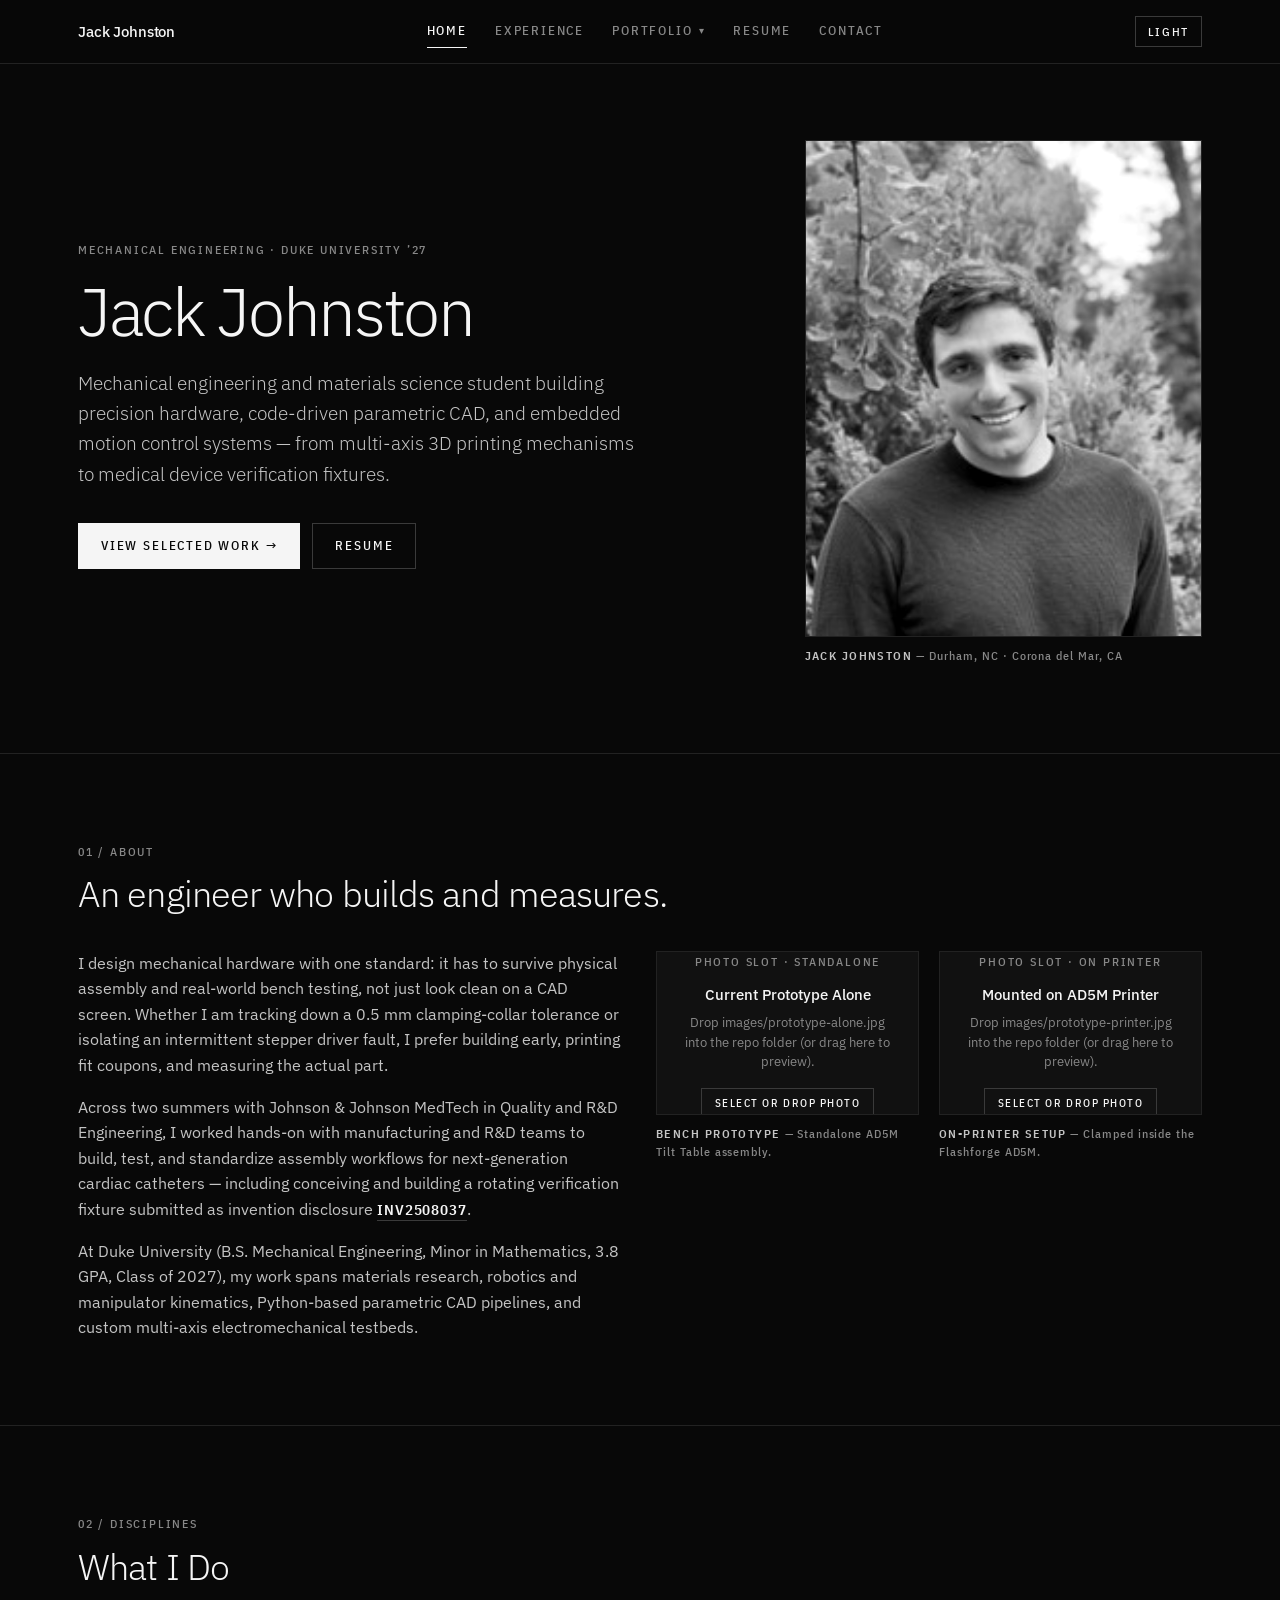
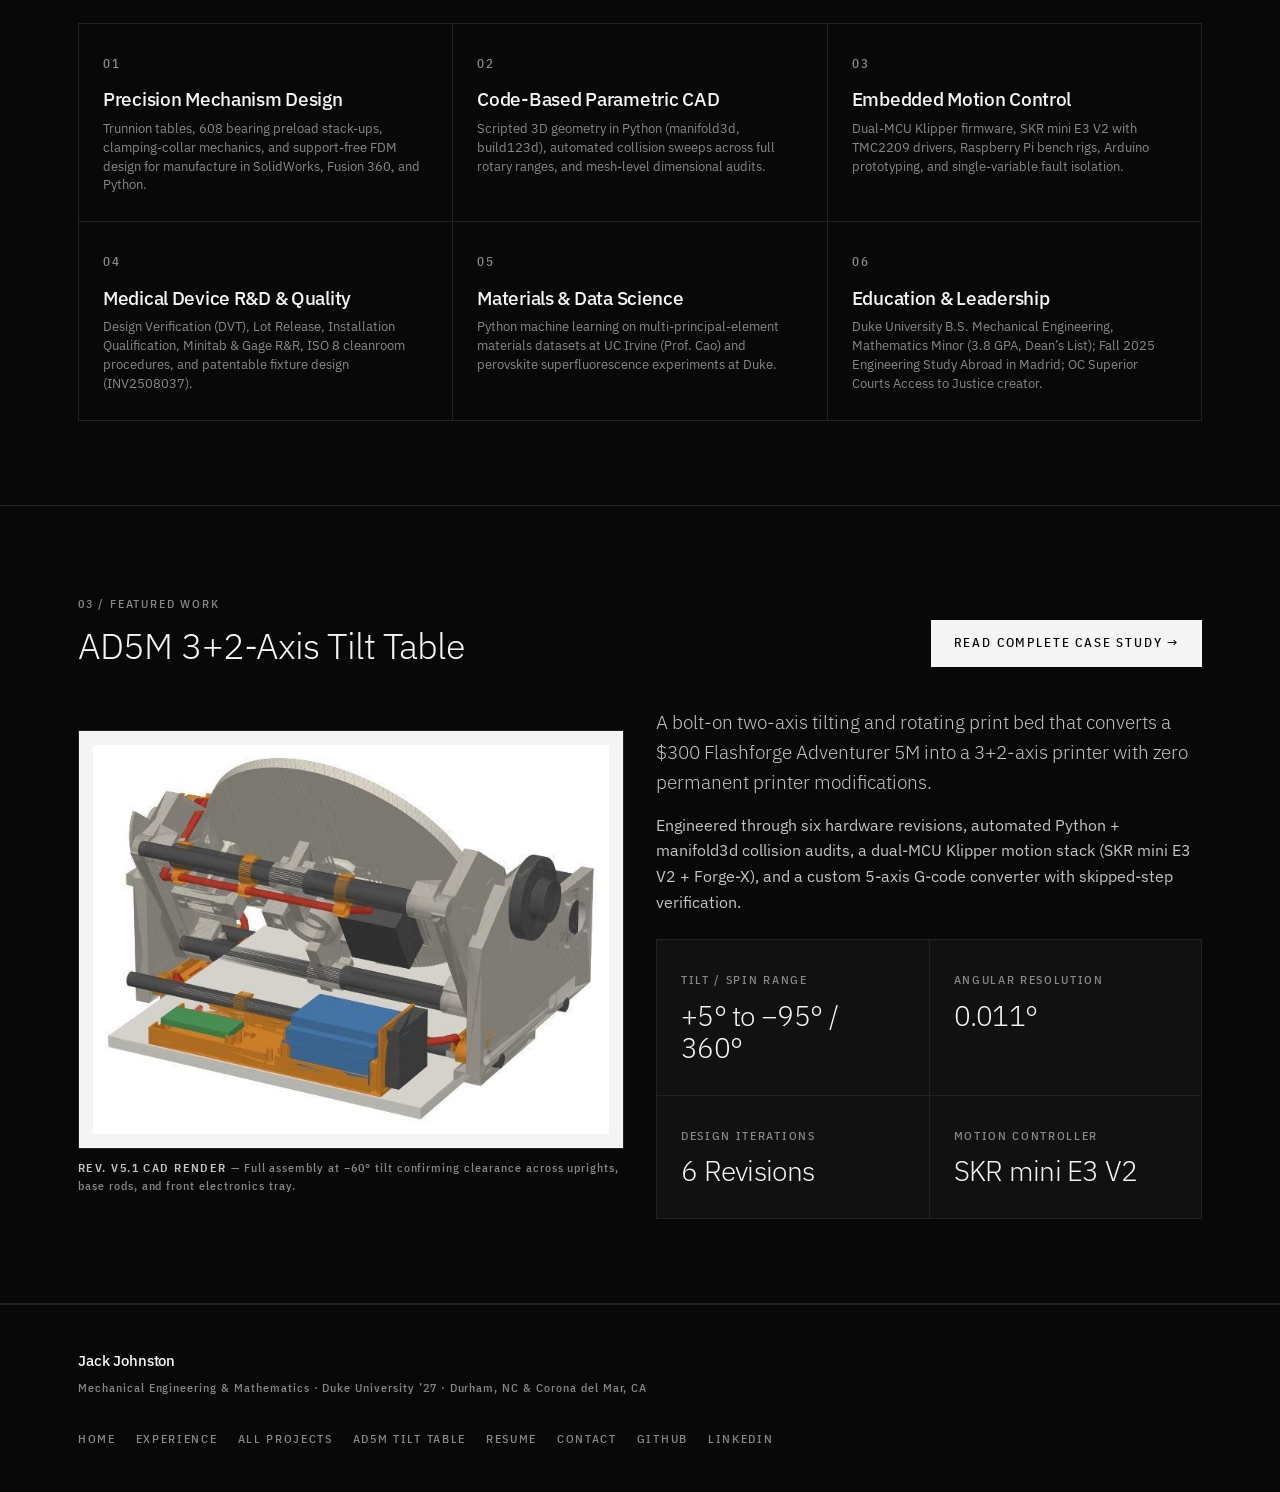
==== index.html @ c180b46b "Add portfolio site (static, GitHub Pages ready) Initial upload of Jack's multi-page portfolio: home," ====
<!DOCTYPE html>
<html lang="en" data-theme="dark">
<head>
  <meta charset="UTF-8">
  <meta name="viewport" content="width=device-width, initial-scale=1.0">
  <title>Engineering Portfolio — Jack Johnston</title>
  <link rel="preconnect" href="https://fonts.googleapis.com">
  <link rel="preconnect" href="https://fonts.gstatic.com" crossorigin>
  <link href="https://fonts.googleapis.com/css2?family=IBM+Plex+Sans+Condensed:wght@400;500;600&family=IBM+Plex+Sans:wght@300;400;500;600&display=swap" rel="stylesheet">
  <link rel="stylesheet" href="styles.css">
</head>
<body>
  <header class="site-header">
    <div class="container nav-inner">
      <a href="index.html" class="brand">Jack Johnston</a>
      <nav class="nav-links" aria-label="Primary">
        <a href="index.html" class="nav-link active">Home</a>
        <a href="experience.html" class="nav-link">Experience</a>
        <div class="nav-dropdown">
          <button type="button" class="nav-link" data-dropdown-trigger aria-haspopup="true">
            Portfolio <span class="dropdown-caret">&#9662;</span>
          </button>
          <div class="dropdown-menu" role="menu">
            <a href="projects.html" class="dropdown-item" role="menuitem">
              <span class="dropdown-title">All Projects Overview</span>
              <span class="dropdown-sub">Index &amp; Specification Matrix</span>
            </a>
            <a href="tilt-table.html" class="dropdown-item" role="menuitem">
              <span class="dropdown-title">AD5M 3+2-Axis Tilt Table</span>
              <span class="dropdown-sub">Flagship &middot; Rev. V6 &middot; Klipper</span>
            </a>
            <a href="fixture.html" class="dropdown-item" role="menuitem">
              <span class="dropdown-title">Invented Testing Fixture</span>
              <span class="dropdown-sub">J&amp;J MedTech &middot; INV2508037</span>
            </a>
            <a href="bionic-arm.html" class="dropdown-item" role="menuitem">
              <span class="dropdown-title">Bionic Arm</span>
              <span class="dropdown-sub">60+ Parts &middot; 500+ Hours</span>
            </a>
            <a href="exoskeleton.html" class="dropdown-item" role="menuitem">
              <span class="dropdown-title">Powered Exoskeleton (suit_v5)</span>
              <span class="dropdown-sub">Python build123d &middot; Tendon Actuation</span>
            </a>
          </div>
        </div>
        <a href="resume.html" class="nav-link">Resume</a>
        <a href="contact.html" class="nav-link">Contact</a>
      </nav>
      <div class="nav-actions">
        <button type="button" class="theme-toggle" data-theme-toggle>Light</button>
        <button type="button" class="mobile-menu-btn" data-mobile-toggle>Menu</button>
      </div>
    </div>
  </header>

  <nav class="mobile-drawer" data-mobile-drawer aria-label="Mobile Navigation">
    <a href="index.html" class="active">Home</a>
    <a href="experience.html" class="">Experience</a>
    <a href="projects.html" class="">Portfolio &mdash; All Projects</a>
    <a href="tilt-table.html" class="sub">AD5M 3+2-Axis Tilt Table</a>
    <a href="fixture.html" class="sub">Invented Testing Fixture (INV2508037)</a>
    <a href="bionic-arm.html" class="sub">Bionic Arm</a>
    <a href="exoskeleton.html" class="sub">Powered Exoskeleton (suit_v5)</a>
    <a href="resume.html" class="">Resume</a>
    <a href="contact.html" class="">Contact</a>
  </nav>

  <main>

    <section class="splash-hero">
      <div class="container splash-grid">
        <div class="splash-copy">
          <span class="eyebrow">Mechanical Engineering &middot; Duke University &rsquo;27</span>
          <h1>Jack Johnston</h1>
          <p class="lead">
            Mechanical engineering and materials science student building precision hardware,
            code-driven parametric CAD, and embedded motion control systems &mdash; from
            multi-axis 3D printing mechanisms to medical device verification fixtures.
          </p>
          <div class="btn-row">
            <a href="projects.html" class="btn btn-primary">View Selected Work &rarr;</a>
            <a href="resume.html" class="btn">Resume</a>
          </div>
        </div>
        <div>
          <figure class="figure-card">
  <div class="photo-slot ratio-4-5" data-photo-slot="portrait" data-default-src="images/headshot.jpg" data-default-bw="true">
    <img class="slot-img" alt="Jack Johnston">
    <div class="slot-placeholder">
      <span class="eyebrow">Portrait</span>
      <div class="slot-title">Jack Johnston</div>
      <div class="slot-desc">Portrait photograph (4:5). Drop an updated photo here to preview or replace images/headshot.jpg.</div>
      <button type="button" class="btn btn-sm" data-slot-upload>Select or Drop Photo</button>
    </div>
    <div class="slot-controls">
      <button type="button" class="slot-ctrl-btn" data-slot-bw>B&amp;W</button>
      <button type="button" class="slot-ctrl-btn" data-slot-fit>Fit</button>
      <button type="button" class="slot-ctrl-btn" data-slot-upload>Replace</button>
      <button type="button" class="slot-ctrl-btn" data-slot-clear>Clear</button>
    </div>
    <input type="file" accept="image/*" class="slot-input">
  </div>
  <figcaption class="caption"><strong>Jack Johnston</strong> &mdash; Durham, NC &middot; Corona del Mar, CA</figcaption>
</figure>
        </div>
      </div>
    </section>

    <section class="section">
      <div class="container">
        <div class="section-header-stack">
          <span class="eyebrow">01 / About</span>
          <h2>An engineer who builds and measures.</h2>
        </div>
        <div class="grid-2" style="align-items:start;">
          <div>
            <p>
              I design mechanical hardware with one standard: it has to survive physical assembly
              and real-world bench testing, not just look clean on a CAD screen. Whether I am tracking
              down a 0.5 mm clamping-collar tolerance or isolating an intermittent stepper driver fault,
              I prefer building early, printing fit coupons, and measuring the actual part.
            </p>
            <p>
              Across two summers with Johnson &amp; Johnson MedTech in Quality and R&amp;D Engineering,
              I worked hands-on with manufacturing and R&amp;D teams to build, test, and standardize
              assembly workflows for next-generation cardiac catheters &mdash; including conceiving and
              building a rotating verification fixture submitted as invention disclosure
              <span class="code-inline">INV2508037</span>.
            </p>
            <p>
              At Duke University (B.S. Mechanical Engineering, Minor in Mathematics, 3.8 GPA, Class of 2027),
              my work spans materials research, robotics and manipulator kinematics, Python-based
              parametric CAD pipelines, and custom multi-axis electromechanical testbeds.
            </p>
          </div>
          <div class="grid-2" style="gap:20px;">
            <figure class="figure-card">
  <div class="photo-slot ratio-16-10" data-photo-slot="proto-alone" data-default-src="images/prototype-alone.jpg" data-default-bw="false">
    <img class="slot-img" alt="Current Prototype Alone">
    <div class="slot-placeholder">
      <span class="eyebrow">Photo Slot &middot; Standalone</span>
      <div class="slot-title">Current Prototype Alone</div>
      <div class="slot-desc">Drop images/prototype-alone.jpg into the repo folder (or drag here to preview).</div>
      <button type="button" class="btn btn-sm" data-slot-upload>Select or Drop Photo</button>
    </div>
    <div class="slot-controls">
      <button type="button" class="slot-ctrl-btn" data-slot-bw>B&amp;W</button>
      <button type="button" class="slot-ctrl-btn" data-slot-fit>Fit</button>
      <button type="button" class="slot-ctrl-btn" data-slot-upload>Replace</button>
      <button type="button" class="slot-ctrl-btn" data-slot-clear>Clear</button>
    </div>
    <input type="file" accept="image/*" class="slot-input">
  </div>
  <figcaption class="caption"><strong>Bench Prototype</strong> &mdash; Standalone AD5M Tilt Table assembly.</figcaption>
</figure>
            <figure class="figure-card">
  <div class="photo-slot ratio-16-10" data-photo-slot="proto-printer" data-default-src="images/prototype-printer.jpg" data-default-bw="false">
    <img class="slot-img" alt="Mounted on AD5M Printer">
    <div class="slot-placeholder">
      <span class="eyebrow">Photo Slot &middot; On Printer</span>
      <div class="slot-title">Mounted on AD5M Printer</div>
      <div class="slot-desc">Drop images/prototype-printer.jpg into the repo folder (or drag here to preview).</div>
      <button type="button" class="btn btn-sm" data-slot-upload>Select or Drop Photo</button>
    </div>
    <div class="slot-controls">
      <button type="button" class="slot-ctrl-btn" data-slot-bw>B&amp;W</button>
      <button type="button" class="slot-ctrl-btn" data-slot-fit>Fit</button>
      <button type="button" class="slot-ctrl-btn" data-slot-upload>Replace</button>
      <button type="button" class="slot-ctrl-btn" data-slot-clear>Clear</button>
    </div>
    <input type="file" accept="image/*" class="slot-input">
  </div>
  <figcaption class="caption"><strong>On-Printer Setup</strong> &mdash; Clamped inside the Flashforge AD5M.</figcaption>
</figure>
          </div>
        </div>
      </div>
    </section>

    <section class="section">
      <div class="container">
        <div class="section-header-stack">
          <span class="eyebrow">02 / Disciplines</span>
          <h2>What I Do</h2>
        </div>
        <div class="hairline-grid cols-3">
          <div class="hairline-cell">
            <span class="index-num">01</span>
            <h3 style="margin:12px 0 8px;">Precision Mechanism Design</h3>
            <p class="metric-sub">Trunnion tables, 608 bearing preload stack-ups, clamping-collar mechanics, and support-free FDM design for manufacture in SolidWorks, Fusion 360, and Python.</p>
          </div>
          <div class="hairline-cell">
            <span class="index-num">02</span>
            <h3 style="margin:12px 0 8px;">Code-Based Parametric CAD</h3>
            <p class="metric-sub">Scripted 3D geometry in Python (manifold3d, build123d), automated collision sweeps across full rotary ranges, and mesh-level dimensional audits.</p>
          </div>
          <div class="hairline-cell">
            <span class="index-num">03</span>
            <h3 style="margin:12px 0 8px;">Embedded Motion Control</h3>
            <p class="metric-sub">Dual-MCU Klipper firmware, SKR mini E3 V2 with TMC2209 drivers, Raspberry Pi bench rigs, Arduino prototyping, and single-variable fault isolation.</p>
          </div>
          <div class="hairline-cell">
            <span class="index-num">04</span>
            <h3 style="margin:12px 0 8px;">Medical Device R&amp;D &amp; Quality</h3>
            <p class="metric-sub">Design Verification (DVT), Lot Release, Installation Qualification, Minitab &amp; Gage R&amp;R, ISO 8 cleanroom procedures, and patentable fixture design (INV2508037).</p>
          </div>
          <div class="hairline-cell">
            <span class="index-num">05</span>
            <h3 style="margin:12px 0 8px;">Materials &amp; Data Science</h3>
            <p class="metric-sub">Python machine learning on multi-principal-element materials datasets at UC Irvine (Prof. Cao) and perovskite superfluorescence experiments at Duke.</p>
          </div>
          <div class="hairline-cell">
            <span class="index-num">06</span>
            <h3 style="margin:12px 0 8px;">Education &amp; Leadership</h3>
            <p class="metric-sub">Duke University B.S. Mechanical Engineering, Mathematics Minor (3.8 GPA, Dean&rsquo;s List); Fall 2025 Engineering Study Abroad in Madrid; OC Superior Courts Access to Justice creator.</p>
          </div>
        </div>
      </div>
    </section>

    <section class="section">
      <div class="container">
        <div class="section-header">
          <div>
            <span class="eyebrow">03 / Featured Work</span>
            <h2>AD5M 3+2-Axis Tilt Table</h2>
          </div>
          <a href="tilt-table.html" class="btn btn-primary">Read Complete Case Study &rarr;</a>
        </div>
        <div class="grid-2" style="align-items:center;">
          <figure class="figure-card">
            <div class="figure-frame cad-light">
              <img src="images/tilt-table/fig01_v51_cad_tilt_hero.jpg" alt="V5.1 AD5M Tilt Table CAD assembly at -60 degrees tilt">
            </div>
            <figcaption class="caption"><strong>Rev. V5.1 CAD Render</strong> &mdash; Full assembly at &minus;60&deg; tilt confirming clearance across uprights, base rods, and front electronics tray.</figcaption>
          </figure>
          <div>
            <p class="lead">
              A bolt-on two-axis tilting and rotating print bed that converts a $300 Flashforge
              Adventurer 5M into a 3+2-axis printer with zero permanent printer modifications.
            </p>
            <p>
              Engineered through six hardware revisions, automated Python + manifold3d collision
              audits, a dual-MCU Klipper motion stack (SKR mini E3 V2 + Forge-X), and a custom
              5-axis G-code converter with skipped-step verification.
            </p>
            <div class="hairline-grid cols-2" style="margin-top:24px;">
              <div class="hairline-cell surface">
                <span class="label">Tilt / Spin Range</span>
                <div class="metric-val">+5&deg; to &minus;95&deg; / 360&deg;</div>
              </div>
              <div class="hairline-cell surface">
                <span class="label">Angular Resolution</span>
                <div class="metric-val">0.011&deg;</div>
              </div>
              <div class="hairline-cell surface">
                <span class="label">Design Iterations</span>
                <div class="metric-val">6 Revisions</div>
              </div>
              <div class="hairline-cell surface">
                <span class="label">Motion Controller</span>
                <div class="metric-val">SKR mini E3 V2</div>
              </div>
            </div>
          </div>
        </div>
      </div>
    </section>

  </main>

  <footer class="site-footer">
    <div class="container footer-grid">
      <div>
        <div class="brand">Jack Johnston</div>
        <div class="caption" style="margin-top:6px;">
          Mechanical Engineering &amp; Mathematics &middot; Duke University &rsquo;27 &middot; Durham, NC &amp; Corona del Mar, CA
        </div>
      </div>
      <div class="footer-links">
        <a href="index.html">Home</a>
        <a href="experience.html">Experience</a>
        <a href="projects.html">All Projects</a>
        <a href="tilt-table.html">AD5M Tilt Table</a>
        <a href="resume.html">Resume</a>
        <a href="contact.html">Contact</a>
        <a href="https://github.com/jojcdm" target="_blank" rel="noopener">GitHub</a>
        <a href="https://www.linkedin.com/in/jack-johnston-b060a22b8" target="_blank" rel="noopener">LinkedIn</a>
      </div>
    </div>
  </footer>
  <script src="app.js"></script>
</body>
</html>
---- styles.css ----
/* ==========================================================================
   Jack Johnston — Engineering Portfolio
   Swiss Architectural Monochrome Design System
   Fonts: IBM Plex Sans + IBM Plex Sans Condensed (Zero Monospace)
   ========================================================================== */

:root {
  --bg: #080808;
  --surface: #111111;
  --surface-elevated: #171717;
  --text: #F5F5F5;
  --text-secondary: #C4C4C4;
  --muted: #888888;
  --line: #222222;
  --line-strong: #3A3A3A;
  --inverse-bg: #F5F5F5;
  --inverse-text: #080808;
  --nav-bg: rgba(8, 8, 8, 0.9);
  --shadow: 0 18px 40px rgba(0, 0, 0, 0.55);
  --font-sans: 'IBM Plex Sans', -apple-system, BlinkMacSystemFont, 'Helvetica Neue', Arial, sans-serif;
  --font-cond: 'IBM Plex Sans Condensed', 'IBM Plex Sans', -apple-system, BlinkMacSystemFont, sans-serif;
  --max-w: 1180px;
  --nav-h: 64px;
}

[data-theme="light"] {
  --bg: #FFFFFF;
  --surface: #F7F7F7;
  --surface-elevated: #EFEFEF;
  --text: #0A0A0A;
  --text-secondary: #333333;
  --muted: #666666;
  --line: #E5E5E5;
  --line-strong: #BDBDBD;
  --inverse-bg: #0A0A0A;
  --inverse-text: #FFFFFF;
  --nav-bg: rgba(255, 255, 255, 0.92);
  --shadow: 0 18px 40px rgba(0, 0, 0, 0.08);
}

*, *::before, *::after {
  box-sizing: border-box;
}

html {
  scroll-behavior: smooth;
  background: var(--bg);
  color: var(--text);
  font-family: var(--font-sans);
  font-size: 16px;
  line-height: 1.6;
  -webkit-font-smoothing: antialiased;
  -moz-osx-font-smoothing: grayscale;
}

body {
  margin: 0;
  background: var(--bg);
  color: var(--text);
  font-family: var(--font-sans);
  min-height: 100vh;
  display: flex;
  flex-direction: column;
}

img {
  display: block;
  max-width: 100%;
}

a {
  color: inherit;
  text-decoration: none;
}

button {
  font-family: inherit;
  cursor: pointer;
}

main {
  flex: 1;
}

.container {
  width: 100%;
  max-width: var(--max-w);
  margin: 0 auto;
  padding: 0 28px;
}

/* Typography — Condensed Architectural Labels (No Monospace) */
.eyebrow, .label, .index-num, .caption, .meta, .tag, .nav-sub {
  font-family: var(--font-cond);
  font-weight: 500;
  text-transform: uppercase;
  letter-spacing: 0.15em;
  color: var(--muted);
}

.eyebrow {
  font-size: 12px;
  line-height: 1.4;
  display: inline-block;
}

.label {
  font-size: 12px;
  letter-spacing: 0.14em;
}

.index-num {
  font-size: 13px;
  letter-spacing: 0.16em;
}

.caption {
  font-size: 12px;
  letter-spacing: 0.08em;
  text-transform: none;
  color: var(--muted);
  margin-top: 10px;
  line-height: 1.5;
}

.caption strong {
  font-family: var(--font-cond);
  text-transform: uppercase;
  letter-spacing: 0.12em;
  color: var(--text-secondary);
  font-weight: 600;
}

h1, h2, h3, h4 {
  margin: 0;
  font-family: var(--font-sans);
  font-weight: 400;
  letter-spacing: -0.025em;
  color: var(--text);
}

h1 {
  font-size: clamp(2.5rem, 5.2vw, 4.4rem);
  font-weight: 300;
  line-height: 1.04;
  letter-spacing: -0.035em;
}

h2 {
  font-size: clamp(1.65rem, 2.8vw, 2.35rem);
  font-weight: 300;
  line-height: 1.15;
}

h3 {
  font-size: 1.18rem;
  font-weight: 500;
  line-height: 1.3;
  letter-spacing: -0.015em;
}

p {
  margin: 0 0 1rem;
  color: var(--text-secondary);
}

p:last-child {
  margin-bottom: 0;
}

.lead {
  font-size: clamp(1.05rem, 1.45vw, 1.22rem);
  line-height: 1.62;
  color: var(--text-secondary);
  font-weight: 300;
}

.code-inline {
  font-family: var(--font-cond);
  font-size: 0.92em;
  font-weight: 600;
  letter-spacing: 0.06em;
  color: var(--text);
  border-bottom: 1px solid var(--line-strong);
  padding-bottom: 1px;
}

/* ==========================================================================
   Navigation & Portfolio Dropdown
   ========================================================================== */
.site-header {
  position: sticky;
  top: 0;
  z-index: 100;
  height: var(--nav-h);
  background: var(--nav-bg);
  backdrop-filter: blur(12px);
  -webkit-backdrop-filter: blur(12px);
  border-bottom: 1px solid var(--line);
}

.nav-inner {
  height: 100%;
  display: flex;
  align-items: center;
  justify-content: space-between;
  gap: 24px;
}

.brand {
  font-family: var(--font-sans);
  font-size: 15px;
  font-weight: 500;
  letter-spacing: -0.01em;
  color: var(--text);
  white-space: nowrap;
}

.nav-links {
  display: flex;
  align-items: center;
  gap: 28px;
}

.nav-link {
  font-family: var(--font-cond);
  font-size: 13px;
  font-weight: 500;
  text-transform: uppercase;
  letter-spacing: 0.14em;
  color: var(--muted);
  padding: 6px 0;
  border-bottom: 1px solid transparent;
  transition: color 0.18s ease, border-color 0.18s ease;
  background: none;
  border-top: 0;
  border-left: 0;
  border-right: 0;
  display: inline-flex;
  align-items: center;
  gap: 6px;
}

.nav-link:hover, .nav-link.active {
  color: var(--text);
  border-bottom-color: var(--text);
}

.nav-dropdown {
  position: relative;
}

.dropdown-caret {
  font-size: 10px;
  transition: transform 0.18s ease;
}

.nav-dropdown.open .dropdown-caret {
  transform: rotate(180deg);
}

.dropdown-menu {
  position: absolute;
  top: calc(100% + 14px);
  left: -16px;
  min-width: 285px;
  background: var(--bg);
  border: 1px solid var(--line-strong);
  box-shadow: var(--shadow);
  opacity: 0;
  visibility: hidden;
  transform: translateY(-6px);
  transition: opacity 0.16s ease, transform 0.16s ease, visibility 0.16s ease;
  z-index: 120;
}

.nav-dropdown:hover .dropdown-menu,
.nav-dropdown.open .dropdown-menu {
  opacity: 1;
  visibility: visible;
  transform: translateY(0);
}

.dropdown-item {
  display: block;
  padding: 13px 18px;
  border-bottom: 1px solid var(--line);
  transition: background 0.15s ease;
}

.dropdown-item:last-child {
  border-bottom: 0;
}

.dropdown-item:hover, .dropdown-item.active {
  background: var(--surface);
}

.dropdown-title {
  display: block;
  font-size: 14px;
  font-weight: 500;
  color: var(--text);
  line-height: 1.3;
}

.dropdown-sub {
  display: block;
  font-family: var(--font-cond);
  font-size: 11px;
  font-weight: 500;
  text-transform: uppercase;
  letter-spacing: 0.14em;
  color: var(--muted);
  margin-top: 3px;
}

.nav-actions {
  display: flex;
  align-items: center;
  gap: 12px;
}

.theme-toggle {
  font-family: var(--font-cond);
  font-size: 12px;
  font-weight: 500;
  text-transform: uppercase;
  letter-spacing: 0.14em;
  color: var(--text);
  background: transparent;
  border: 1px solid var(--line-strong);
  padding: 7px 12px;
  transition: background 0.16s ease, color 0.16s ease, border-color 0.16s ease;
}

.theme-toggle:hover {
  background: var(--inverse-bg);
  color: var(--inverse-text);
  border-color: var(--inverse-bg);
}

.mobile-menu-btn {
  display: none;
  background: transparent;
  border: 1px solid var(--line-strong);
  color: var(--text);
  font-family: var(--font-cond);
  font-size: 12px;
  text-transform: uppercase;
  letter-spacing: 0.14em;
  padding: 7px 12px;
}

.mobile-drawer {
  display: none;
  border-bottom: 1px solid var(--line);
  background: var(--bg);
  padding: 16px 28px 24px;
}

.mobile-drawer.open {
  display: block;
}

.mobile-drawer a {
  display: block;
  padding: 11px 0;
  border-bottom: 1px solid var(--line);
  font-family: var(--font-cond);
  font-size: 13px;
  font-weight: 500;
  text-transform: uppercase;
  letter-spacing: 0.14em;
  color: var(--text-secondary);
}

.mobile-drawer a.sub {
  padding-left: 16px;
  font-size: 12px;
  color: var(--muted);
}

.mobile-drawer a.active {
  color: var(--text);
}

/* ==========================================================================
   Buttons & Controls
   ========================================================================== */
.btn-row {
  display: flex;
  flex-wrap: wrap;
  gap: 12px;
  align-items: center;
}

.btn {
  display: inline-flex;
  align-items: center;
  justify-content: center;
  gap: 8px;
  padding: 12px 22px;
  font-family: var(--font-cond);
  font-size: 13px;
  font-weight: 500;
  text-transform: uppercase;
  letter-spacing: 0.14em;
  border: 1px solid var(--line-strong);
  background: transparent;
  color: var(--text);
  transition: background 0.16s ease, color 0.16s ease, border-color 0.16s ease;
}

.btn:hover {
  border-color: var(--text);
  background: var(--surface);
}

.btn-primary {
  background: var(--inverse-bg);
  color: var(--inverse-text);
  border-color: var(--inverse-bg);
}

.btn-primary:hover {
  opacity: 0.88;
  background: var(--inverse-bg);
  color: var(--inverse-text);
}

.btn-sm {
  padding: 7px 13px;
  font-size: 11px;
}

/* ==========================================================================
   Sections & Layout Primitives
   ========================================================================== */
.section {
  padding: 84px 0;
  border-bottom: 1px solid var(--line);
}

.section-tight {
  padding: 56px 0;
  border-bottom: 1px solid var(--line);
}

.section-header {
  display: flex;
  align-items: flex-end;
  justify-content: space-between;
  gap: 24px;
  margin-bottom: 40px;
  flex-wrap: wrap;
}

.section-header-stack {
  margin-bottom: 36px;
}

.section-header-stack h2,
.section-header h2 {
  margin-top: 10px;
}

.page-hero {
  padding: 72px 0 56px;
  border-bottom: 1px solid var(--line);
}

.breadcrumb {
  display: flex;
  flex-wrap: wrap;
  align-items: center;
  gap: 10px;
  margin-bottom: 18px;
}

.breadcrumb a:hover {
  color: var(--text);
}

/* Splash Hero (index.html) */
.splash-hero {
  padding: 76px 0 88px;
  border-bottom: 1px solid var(--line);
}

.splash-grid {
  display: grid;
  grid-template-columns: 1.25fr 0.75fr;
  gap: 64px;
  align-items: center;
}

.splash-copy h1 {
  margin: 16px 0 22px;
}

.splash-copy .lead {
  max-width: 560px;
  margin-bottom: 34px;
}

/* Grids */
.grid-2 {
  display: grid;
  grid-template-columns: repeat(2, minmax(0, 1fr));
  gap: 32px;
}

.grid-3 {
  display: grid;
  grid-template-columns: repeat(3, minmax(0, 1fr));
  gap: 24px;
}

/* Hairline Cell Grids */
.hairline-grid {
  display: grid;
  border-top: 1px solid var(--line);
  border-left: 1px solid var(--line);
}

.hairline-grid.cols-2 { grid-template-columns: repeat(2, minmax(0, 1fr)); }
.hairline-grid.cols-3 { grid-template-columns: repeat(3, minmax(0, 1fr)); }
.hairline-grid.cols-4 { grid-template-columns: repeat(4, minmax(0, 1fr)); }

.hairline-cell {
  padding: 26px 24px;
  border-right: 1px solid var(--line);
  border-bottom: 1px solid var(--line);
  background: var(--bg);
}

.hairline-cell.surface {
  background: var(--surface);
}

.metric-val {
  font-size: clamp(1.35rem, 2.2vw, 1.85rem);
  font-weight: 300;
  letter-spacing: -0.025em;
  color: var(--text);
  margin: 8px 0 4px;
  line-height: 1.15;
}

.metric-sub {
  font-size: 13px;
  color: var(--muted);
  line-height: 1.45;
}

/* ==========================================================================
   Interactive Photo Slots & Media Figures
   ========================================================================== */
.photo-slot {
  position: relative;
  width: 100%;
  background: var(--surface);
  border: 1px solid var(--line);
  overflow: hidden;
  display: flex;
  flex-direction: column;
  align-items: center;
  justify-content: center;
  transition: border-color 0.18s ease, background 0.18s ease;
}

.photo-slot.ratio-4-5 { aspect-ratio: 4 / 5; }
.photo-slot.ratio-16-10 { aspect-ratio: 16 / 10; }
.photo-slot.ratio-16-9 { aspect-ratio: 16 / 9; }
.photo-slot.ratio-4-3 { aspect-ratio: 4 / 3; }

.photo-slot.drag-over {
  border-color: var(--text);
  background: var(--surface-elevated);
}

.photo-slot img.slot-img {
  position: absolute;
  inset: 0;
  width: 100%;
  height: 100%;
  object-fit: cover;
  display: none;
  transition: filter 0.2s ease;
}

.photo-slot.has-image img.slot-img {
  display: block;
}

.photo-slot.fit-contain img.slot-img {
  object-fit: contain;
  background: var(--surface);
}

.photo-slot.is-bw img.slot-img {
  filter: grayscale(100%) contrast(1.06);
}

.slot-placeholder {
  text-align: center;
  padding: 28px 22px;
  max-width: 380px;
  z-index: 1;
}

.photo-slot.has-image .slot-placeholder {
  display: none;
}

.slot-title {
  font-size: 15px;
  font-weight: 500;
  color: var(--text);
  margin: 10px 0 6px;
}

.slot-desc {
  font-size: 13px;
  color: var(--muted);
  line-height: 1.5;
  margin-bottom: 16px;
}

.slot-controls {
  position: absolute;
  bottom: 12px;
  right: 12px;
  display: none;
  gap: 6px;
  z-index: 5;
  flex-wrap: wrap;
}

.photo-slot.has-image:hover .slot-controls,
.photo-slot.has-image:focus-within .slot-controls {
  display: flex;
}

.slot-ctrl-btn {
  font-family: var(--font-cond);
  font-size: 11px;
  font-weight: 500;
  text-transform: uppercase;
  letter-spacing: 0.12em;
  background: rgba(8, 8, 8, 0.86);
  color: #F5F5F5;
  border: 1px solid rgba(255, 255, 255, 0.25);
  padding: 5px 9px;
}

.slot-ctrl-btn:hover {
  background: #F5F5F5;
  color: #080808;
}

.slot-input {
  display: none;
}

/* Static Technical Figure Frame (for extracted CAD renders & bench photos) */
.figure-card {
  margin: 0;
}

.figure-frame {
  border: 1px solid var(--line);
  background: var(--surface);
  overflow: hidden;
  padding: 14px;
  display: flex;
  align-items: center;
  justify-content: center;
}

.figure-frame.cad-light {
  background: #F4F4F4;
}

.figure-frame.flush {
  padding: 0;
}

.figure-frame img {
  width: 100%;
  height: auto;
  max-height: 460px;
  object-fit: contain;
}

.figure-frame.photo-crop img {
  aspect-ratio: 4 / 3;
  object-fit: cover;
}

.figure-frame.photo-tall img {
  aspect-ratio: 3 / 4;
  object-fit: cover;
  max-height: 360px;
}

/* ==========================================================================
   Filter Bar & Tables
   ========================================================================== */
.filter-bar {
  display: flex;
  flex-wrap: wrap;
  gap: 8px;
  margin-bottom: 32px;
}

.filter-btn {
  font-family: var(--font-cond);
  font-size: 12px;
  font-weight: 500;
  text-transform: uppercase;
  letter-spacing: 0.14em;
  padding: 8px 14px;
  background: transparent;
  color: var(--muted);
  border: 1px solid var(--line);
  transition: all 0.15s ease;
}

.filter-btn:hover {
  color: var(--text);
  border-color: var(--line-strong);
}

.filter-btn.active {
  background: var(--inverse-bg);
  color: var(--inverse-text);
  border-color: var(--inverse-bg);
}

.table-wrap {
  width: 100%;
  overflow-x: auto;
  border-top: 1px solid var(--line);
}

table.spec-table {
  width: 100%;
  border-collapse: collapse;
  font-size: 14px;
}

table.spec-table th {
  font-family: var(--font-cond);
  font-size: 12px;
  font-weight: 500;
  text-transform: uppercase;
  letter-spacing: 0.14em;
  color: var(--muted);
  text-align: left;
  padding: 14px 16px;
  border-bottom: 1px solid var(--line-strong);
  background: var(--surface);
}

table.spec-table td {
  padding: 14px 16px;
  border-bottom: 1px solid var(--line);
  color: var(--text-secondary);
  vertical-align: top;
}

table.spec-table td:first-child {
  color: var(--text);
  font-weight: 500;
}

table.spec-table tr.clickable-row {
  cursor: pointer;
  transition: background 0.15s ease;
}

table.spec-table tr.clickable-row:hover {
  background: var(--surface);
}

/* ==========================================================================
   Timeline (Experience) & Lists
   ========================================================================== */
.timeline-row {
  display: grid;
  grid-template-columns: 28% 72%;
  gap: 32px;
  padding: 32px 0;
  border-top: 1px solid var(--line);
}

.timeline-row:last-child {
  border-bottom: 1px solid var(--line);
}

.timeline-row.hidden {
  display: none;
}

.clean-list {
  margin: 12px 0 0;
  padding-left: 18px;
  color: var(--text-secondary);
}

.clean-list li {
  margin-bottom: 8px;
}

.clean-list li:last-child {
  margin-bottom: 0;
}

/* ==========================================================================
   Sticky Case Study Jump Bar (tilt-table.html)
   ========================================================================== */
.jump-bar {
  position: sticky;
  top: var(--nav-h);
  z-index: 80;
  background: var(--nav-bg);
  backdrop-filter: blur(10px);
  border-bottom: 1px solid var(--line);
  overflow-x: auto;
  scrollbar-width: none;
}

.jump-bar::-webkit-scrollbar {
  display: none;
}

.jump-bar-inner {
  display: flex;
  gap: 20px;
  padding: 12px 0;
  white-space: nowrap;
}

.jump-link {
  font-family: var(--font-cond);
  font-size: 12px;
  font-weight: 500;
  text-transform: uppercase;
  letter-spacing: 0.13em;
  color: var(--muted);
  padding-bottom: 4px;
  border-bottom: 1px solid transparent;
  transition: color 0.15s ease, border-color 0.15s ease;
}

.jump-link:hover, .jump-link.active {
  color: var(--text);
  border-bottom-color: var(--text);
}

/* Torque Bars */
.bar-group {
  display: flex;
  flex-direction: column;
  gap: 16px;
  margin-top: 18px;
}

.bar-row-head {
  display: flex;
  justify-content: space-between;
  font-size: 13px;
  margin-bottom: 6px;
}

.bar-track {
  width: 100%;
  height: 10px;
  background: var(--surface-elevated);
  border: 1px solid var(--line);
}

.bar-fill {
  height: 100%;
  background: var(--text);
}

.bar-fill.muted {
  background: var(--muted);
}

/* SVG Schematics */
.svg-panel {
  border: 1px solid var(--line);
  background: var(--surface);
  padding: 24px;
  overflow-x: auto;
}

.svg-panel svg {
  width: 100%;
  height: auto;
  display: block;
}

/* CLI Bar */
.cli-bar {
  display: flex;
  align-items: center;
  justify-content: space-between;
  gap: 16px;
  padding: 16px 20px;
  border: 1px solid var(--line-strong);
  background: var(--surface);
  margin-top: 24px;
  flex-wrap: wrap;
}

.cli-text {
  font-family: var(--font-cond);
  font-size: 14px;
  letter-spacing: 0.04em;
  color: var(--text);
  word-break: break-all;
}

/* Tag Strip */
.tag-list {
  display: flex;
  flex-wrap: wrap;
  gap: 8px;
  margin-top: 16px;
}

.tag-chip {
  font-family: var(--font-cond);
  font-size: 11px;
  font-weight: 500;
  text-transform: uppercase;
  letter-spacing: 0.13em;
  color: var(--text-secondary);
  border: 1px solid var(--line);
  padding: 6px 11px;
  background: var(--surface);
}

/* Pagination Bar */
.project-pagination {
  display: grid;
  grid-template-columns: repeat(2, minmax(0, 1fr));
  border-top: 1px solid var(--line);
  border-bottom: 1px solid var(--line);
  margin-top: 64px;
}

.pag-link {
  padding: 28px 24px;
  display: block;
  transition: background 0.16s ease;
}

.pag-link:first-child {
  border-right: 1px solid var(--line);
}

.pag-link:last-child {
  text-align: right;
}

.pag-link:hover {
  background: var(--surface);
}

.pag-title {
  display: block;
  font-size: 1.15rem;
  font-weight: 400;
  color: var(--text);
  margin-top: 6px;
}

/* ==========================================================================
   Resume Sheet
   ========================================================================== */
.resume-sheet {
  border: 1px solid var(--line);
  background: var(--bg);
  padding: 48px;
}

.resume-top {
  display: flex;
  align-items: center;
  justify-content: space-between;
  gap: 24px;
  padding-bottom: 28px;
  border-bottom: 1px solid var(--line-strong);
  flex-wrap: wrap;
}

.resume-id {
  display: flex;
  align-items: center;
  gap: 20px;
}

.resume-avatar {
  width: 64px;
  height: 64px;
  border: 1px solid var(--line-strong);
  overflow: hidden;
  flex-shrink: 0;
  background: var(--surface);
  display: flex;
  align-items: center;
  justify-content: center;
  font-family: var(--font-cond);
  font-size: 18px;
  letter-spacing: 0.12em;
}

.resume-avatar img {
  width: 100%;
  height: 100%;
  object-fit: cover;
  filter: grayscale(100%) contrast(1.06);
}

.resume-grid {
  display: grid;
  grid-template-columns: 30% 70%;
  gap: 44px;
  margin-top: 32px;
}

.resume-block {
  margin-bottom: 28px;
}

.resume-block:last-child {
  margin-bottom: 0;
}

.resume-block-title {
  font-family: var(--font-cond);
  font-size: 12px;
  font-weight: 600;
  text-transform: uppercase;
  letter-spacing: 0.16em;
  color: var(--text);
  padding-bottom: 8px;
  border-bottom: 1px solid var(--line);
  margin-bottom: 14px;
}

.resume-entry {
  margin-bottom: 20px;
}

.resume-entry:last-child {
  margin-bottom: 0;
}

.resume-entry-head {
  display: flex;
  justify-content: space-between;
  gap: 12px;
  align-items: baseline;
  flex-wrap: wrap;
}

/* Contact Form */
.form-field {
  margin-bottom: 18px;
}

.form-field label {
  display: block;
  font-family: var(--font-cond);
  font-size: 12px;
  font-weight: 500;
  text-transform: uppercase;
  letter-spacing: 0.14em;
  color: var(--muted);
  margin-bottom: 8px;
}

.form-field input,
.form-field textarea {
  width: 100%;
  padding: 12px 14px;
  background: var(--surface);
  border: 1px solid var(--line-strong);
  color: var(--text);
  font-family: var(--font-sans);
  font-size: 14px;
}

.form-field input:focus,
.form-field textarea:focus {
  outline: none;
  border-color: var(--text);
}

.directory-row {
  display: flex;
  align-items: center;
  justify-content: space-between;
  gap: 16px;
  padding: 18px 0;
  border-top: 1px solid var(--line);
}

.directory-row:last-child {
  border-bottom: 1px solid var(--line);
}

/* ==========================================================================
   Footer
   ========================================================================== */
.site-footer {
  padding: 44px 0;
  border-top: 1px solid var(--line);
  background: var(--bg);
}

.footer-grid {
  display: flex;
  justify-content: space-between;
  align-items: flex-start;
  gap: 32px;
  flex-wrap: wrap;
}

.footer-links {
  display: flex;
  flex-wrap: wrap;
  gap: 20px;
}

.footer-links a {
  font-family: var(--font-cond);
  font-size: 12px;
  font-weight: 500;
  text-transform: uppercase;
  letter-spacing: 0.14em;
  color: var(--muted);
}

.footer-links a:hover {
  color: var(--text);
}

/* ==========================================================================
   Responsive Breakpoints
   ========================================================================== */
@media (max-width: 960px) {
  .splash-grid,
  .grid-2,
  .resume-grid,
  .timeline-row {
    grid-template-columns: 1fr;
    gap: 32px;
  }
  .hairline-grid.cols-4 {
    grid-template-columns: repeat(2, minmax(0, 1fr));
  }
  .hairline-grid.cols-3,
  .grid-3 {
    grid-template-columns: 1fr;
  }
  .resume-sheet {
    padding: 28px;
  }
}

@media (max-width: 760px) {
  .nav-links {
    display: none;
  }
  .mobile-menu-btn {
    display: inline-flex;
  }
  .hairline-grid.cols-2,
  .hairline-grid.cols-4,
  .project-pagination {
    grid-template-columns: 1fr;
  }
  .pag-link:first-child {
    border-right: 0;
    border-bottom: 1px solid var(--line);
  }
  .pag-link:last-child {
    text-align: left;
  }
  .section {
    padding: 56px 0;
  }
  .splash-hero {
    padding: 48px 0 56px;
  }
}

/* ==========================================================================
   Print Stylesheet (Clean White Printable Resume)
   ========================================================================== */
@media print {
  :root, [data-theme="dark"], [data-theme="light"] {
    --bg: #FFFFFF !important;
    --surface: #FFFFFF !important;
    --text: #000000 !important;
    --text-secondary: #222222 !important;
    --muted: #555555 !important;
    --line: #CCCCCC !important;
    --line-strong: #888888 !important;
  }
  .site-header, .site-footer, .no-print, .mobile-drawer, .jump-bar {
    display: none !important;
  }
  body {
    background: #FFFFFF !important;
    color: #000000 !important;
  }
  .container {
    max-width: 100% !important;
    padding: 0 !important;
  }
  .resume-sheet {
    border: 0 !important;
    padding: 0 !important;
  }
  .resume-grid {
    grid-template-columns: 30% 70% !important;
    gap: 28px !important;
  }
}
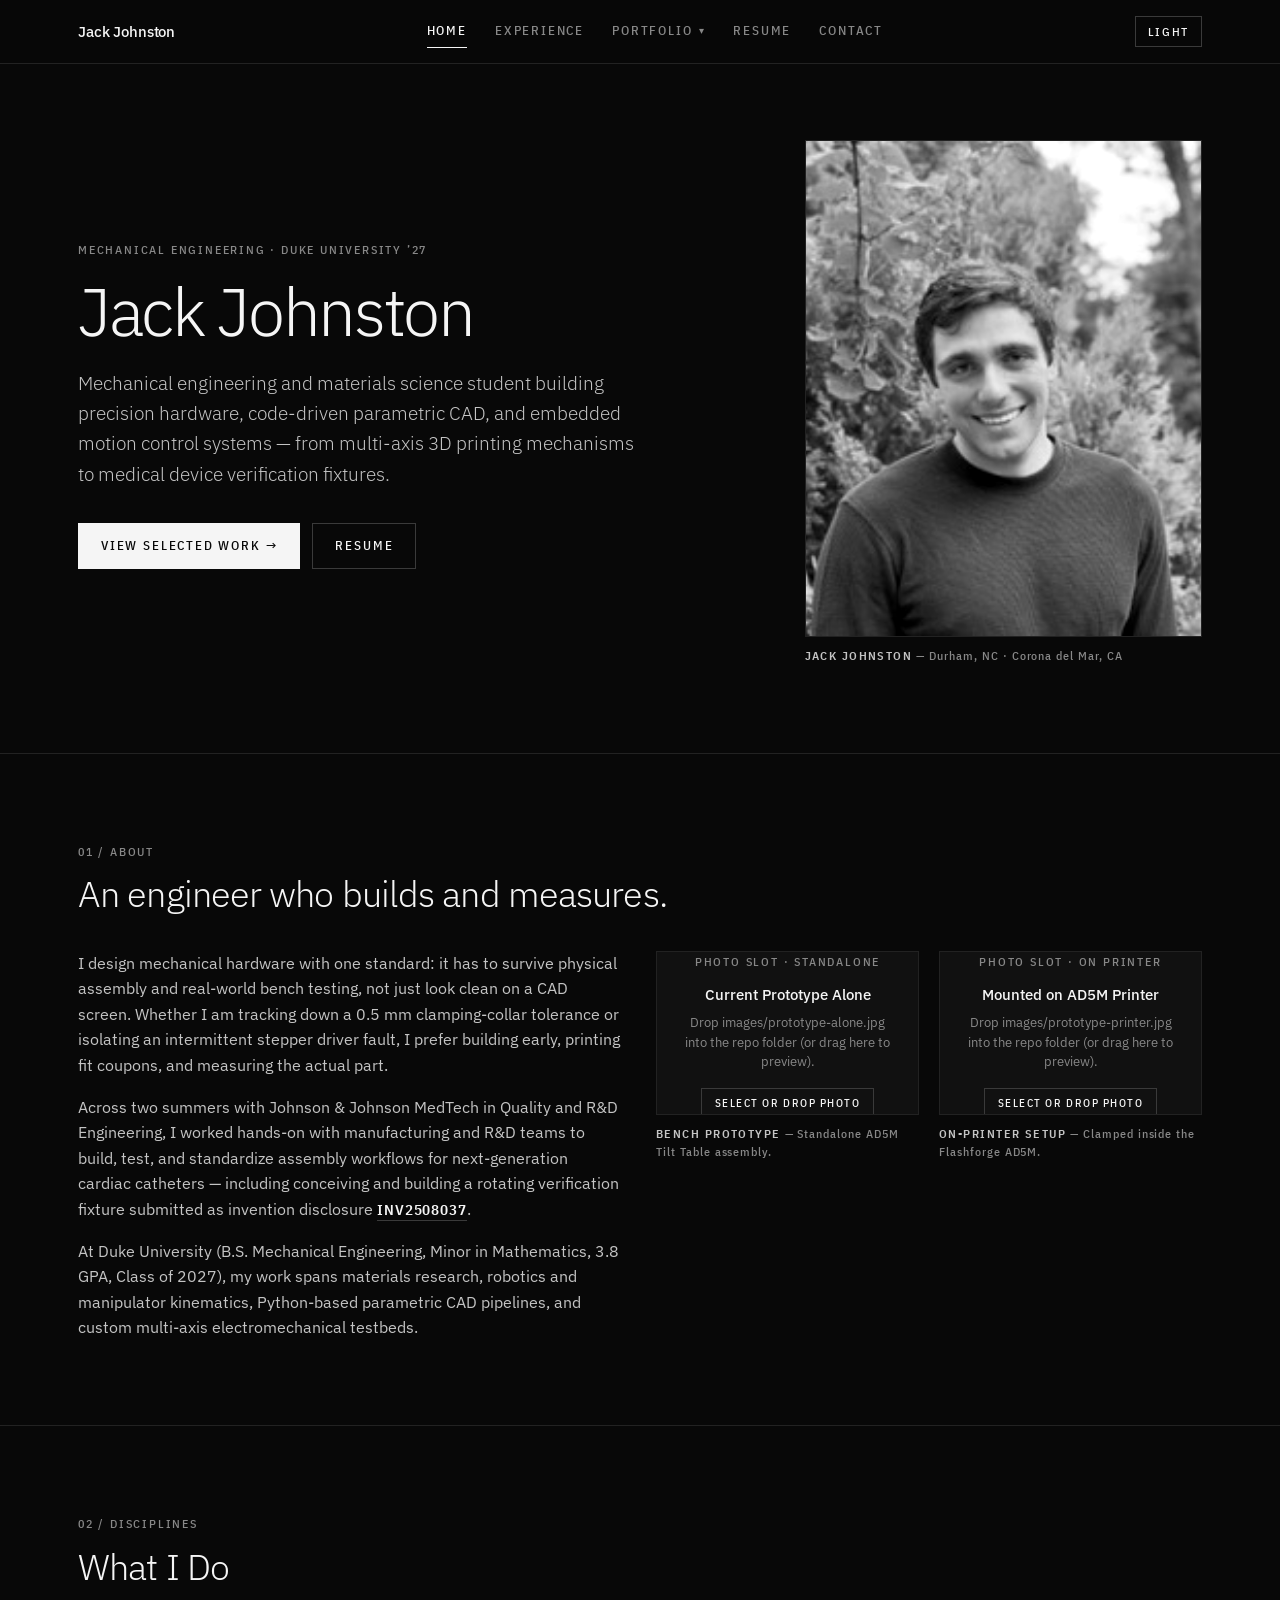
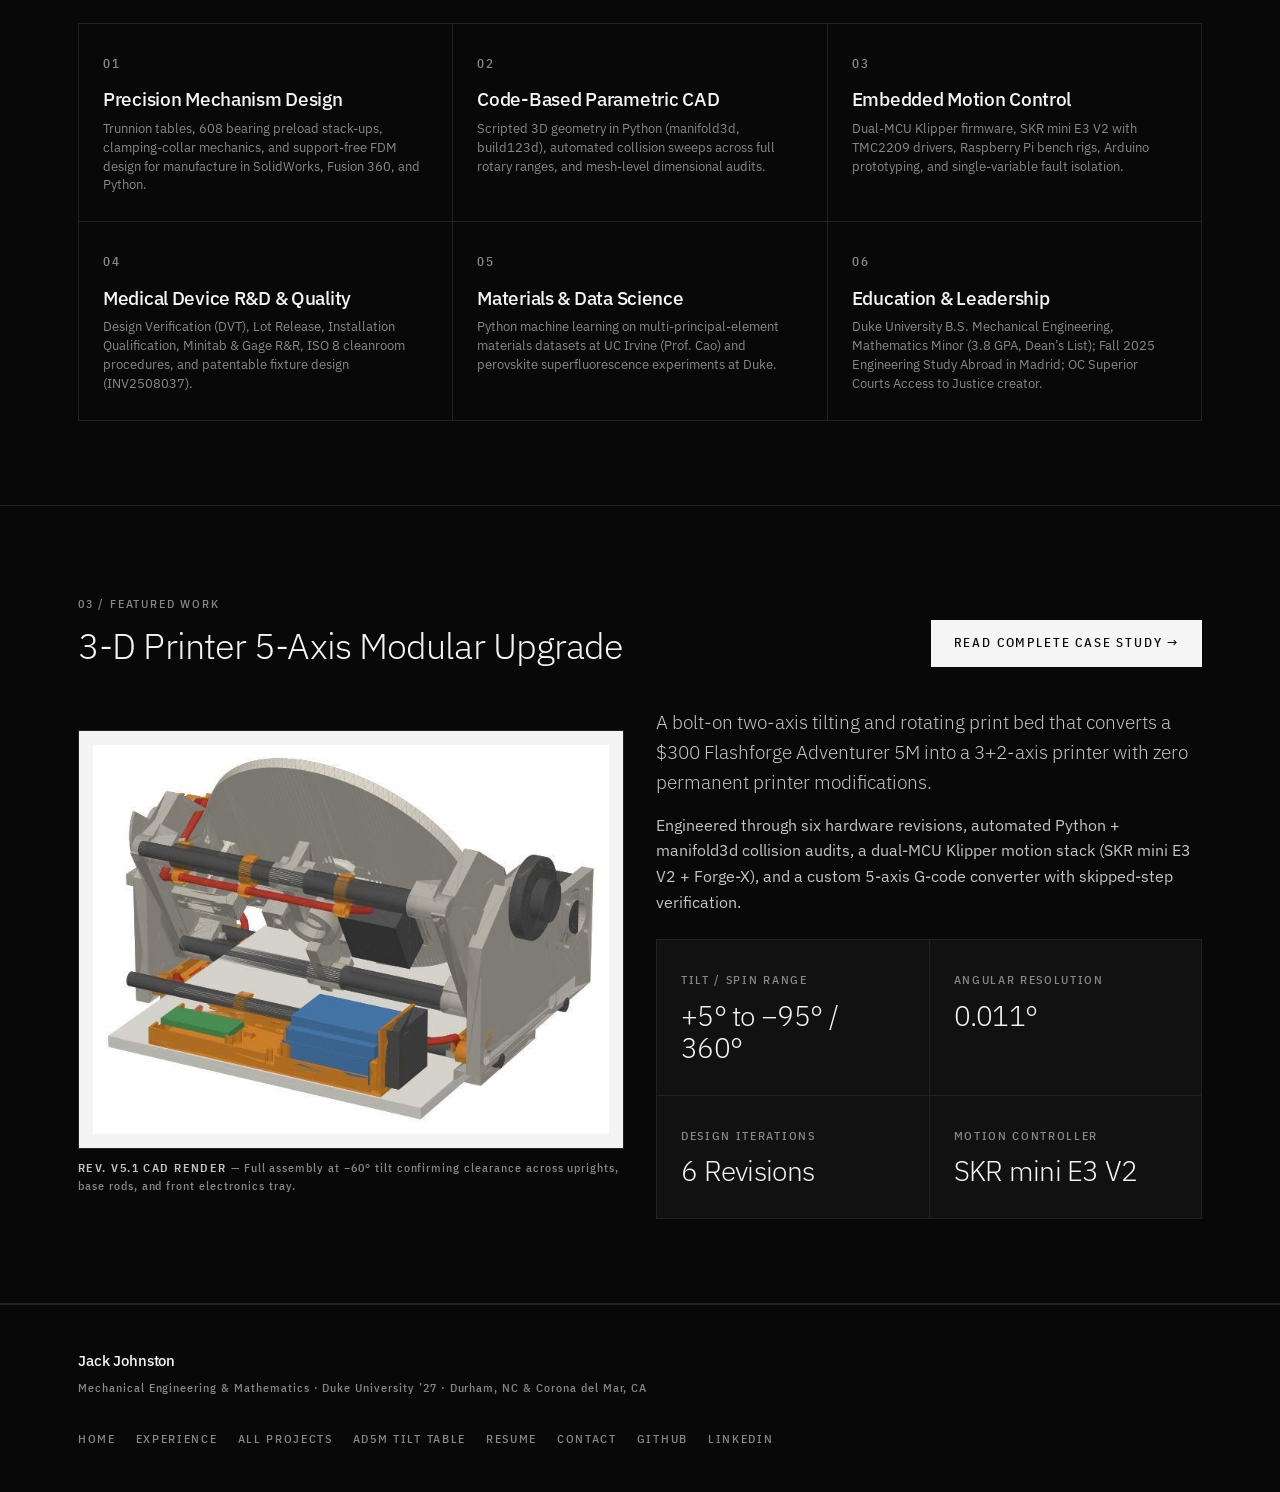
==== commit b379f5c9: "Rename tilt table project to 3-D Printer 5-Axis Modular Upgrade Co-Authored-By: Claude Opus 5.5 <nor" ====
--- a/index.html
+++ b/index.html
@@ -26,20 +26,16 @@
               <span class="dropdown-sub">Index &amp; Specification Matrix</span>
             </a>
             <a href="tilt-table.html" class="dropdown-item" role="menuitem">
-              <span class="dropdown-title">AD5M 3+2-Axis Tilt Table</span>
+              <span class="dropdown-title">3-D Printer 5-Axis Modular Upgrade</span>
               <span class="dropdown-sub">Flagship &middot; Rev. V6 &middot; Klipper</span>
             </a>
-            <a href="fixture.html" class="dropdown-item" role="menuitem">
-              <span class="dropdown-title">Invented Testing Fixture</span>
-              <span class="dropdown-sub">J&amp;J MedTech &middot; INV2508037</span>
+            <a href="magpie.html" class="dropdown-item" role="menuitem">
+              <span class="dropdown-title">Project Magpie</span>
+              <span class="dropdown-sub">MagPick MP-340 &middot; Sorting Robot</span>
             </a>
             <a href="bionic-arm.html" class="dropdown-item" role="menuitem">
               <span class="dropdown-title">Bionic Arm</span>
               <span class="dropdown-sub">60+ Parts &middot; 500+ Hours</span>
-            </a>
-            <a href="exoskeleton.html" class="dropdown-item" role="menuitem">
-              <span class="dropdown-title">Powered Exoskeleton (suit_v5)</span>
-              <span class="dropdown-sub">Python build123d &middot; Tendon Actuation</span>
             </a>
           </div>
         </div>
@@ -57,10 +53,9 @@
     <a href="index.html" class="active">Home</a>
     <a href="experience.html" class="">Experience</a>
     <a href="projects.html" class="">Portfolio &mdash; All Projects</a>
-    <a href="tilt-table.html" class="sub">AD5M 3+2-Axis Tilt Table</a>
-    <a href="fixture.html" class="sub">Invented Testing Fixture (INV2508037)</a>
+    <a href="tilt-table.html" class="sub">3-D Printer 5-Axis Modular Upgrade</a>
+    <a href="magpie.html" class="sub">Project Magpie</a>
     <a href="bionic-arm.html" class="sub">Bionic Arm</a>
-    <a href="exoskeleton.html" class="sub">Powered Exoskeleton (suit_v5)</a>
     <a href="resume.html" class="">Resume</a>
     <a href="contact.html" class="">Contact</a>
   </nav>
@@ -223,7 +218,7 @@
         <div class="section-header">
           <div>
             <span class="eyebrow">03 / Featured Work</span>
-            <h2>AD5M 3+2-Axis Tilt Table</h2>
+            <h2>3-D Printer 5-Axis Modular Upgrade</h2>
           </div>
           <a href="tilt-table.html" class="btn btn-primary">Read Complete Case Study &rarr;</a>
         </div>
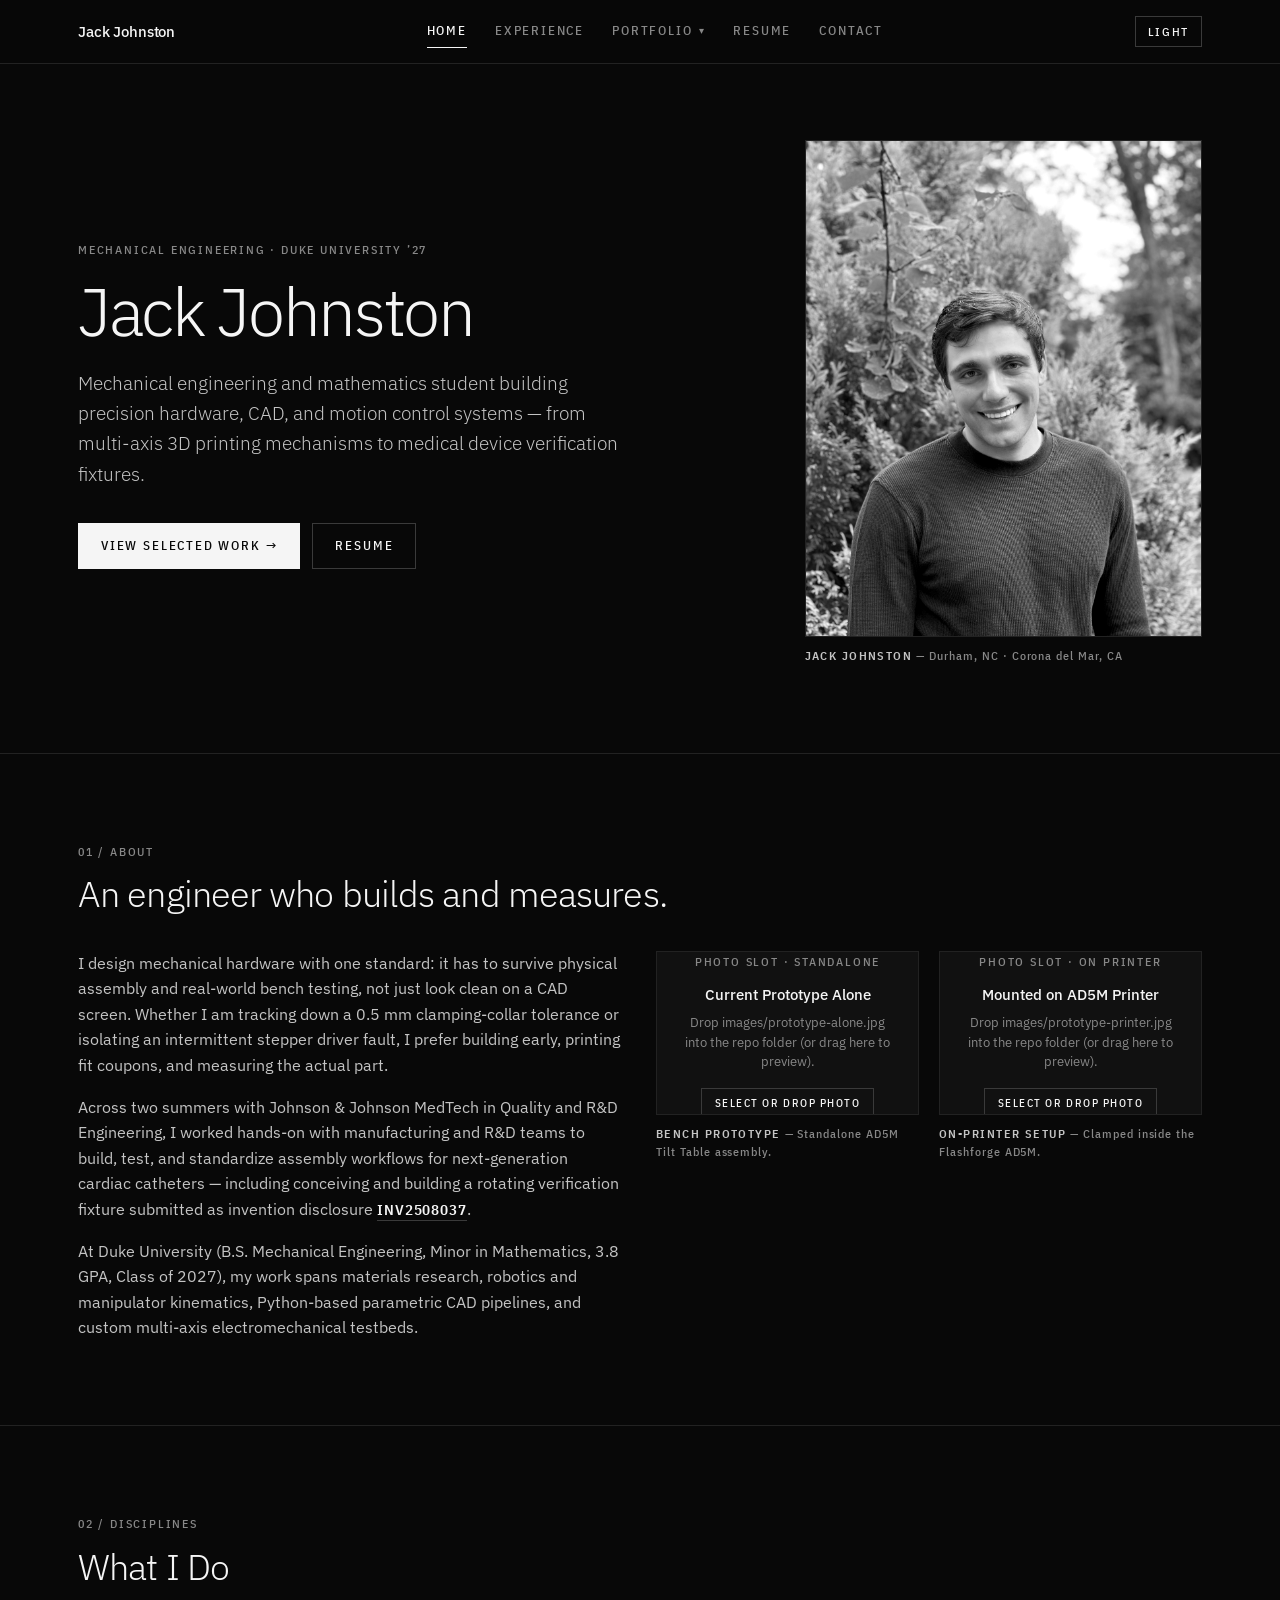
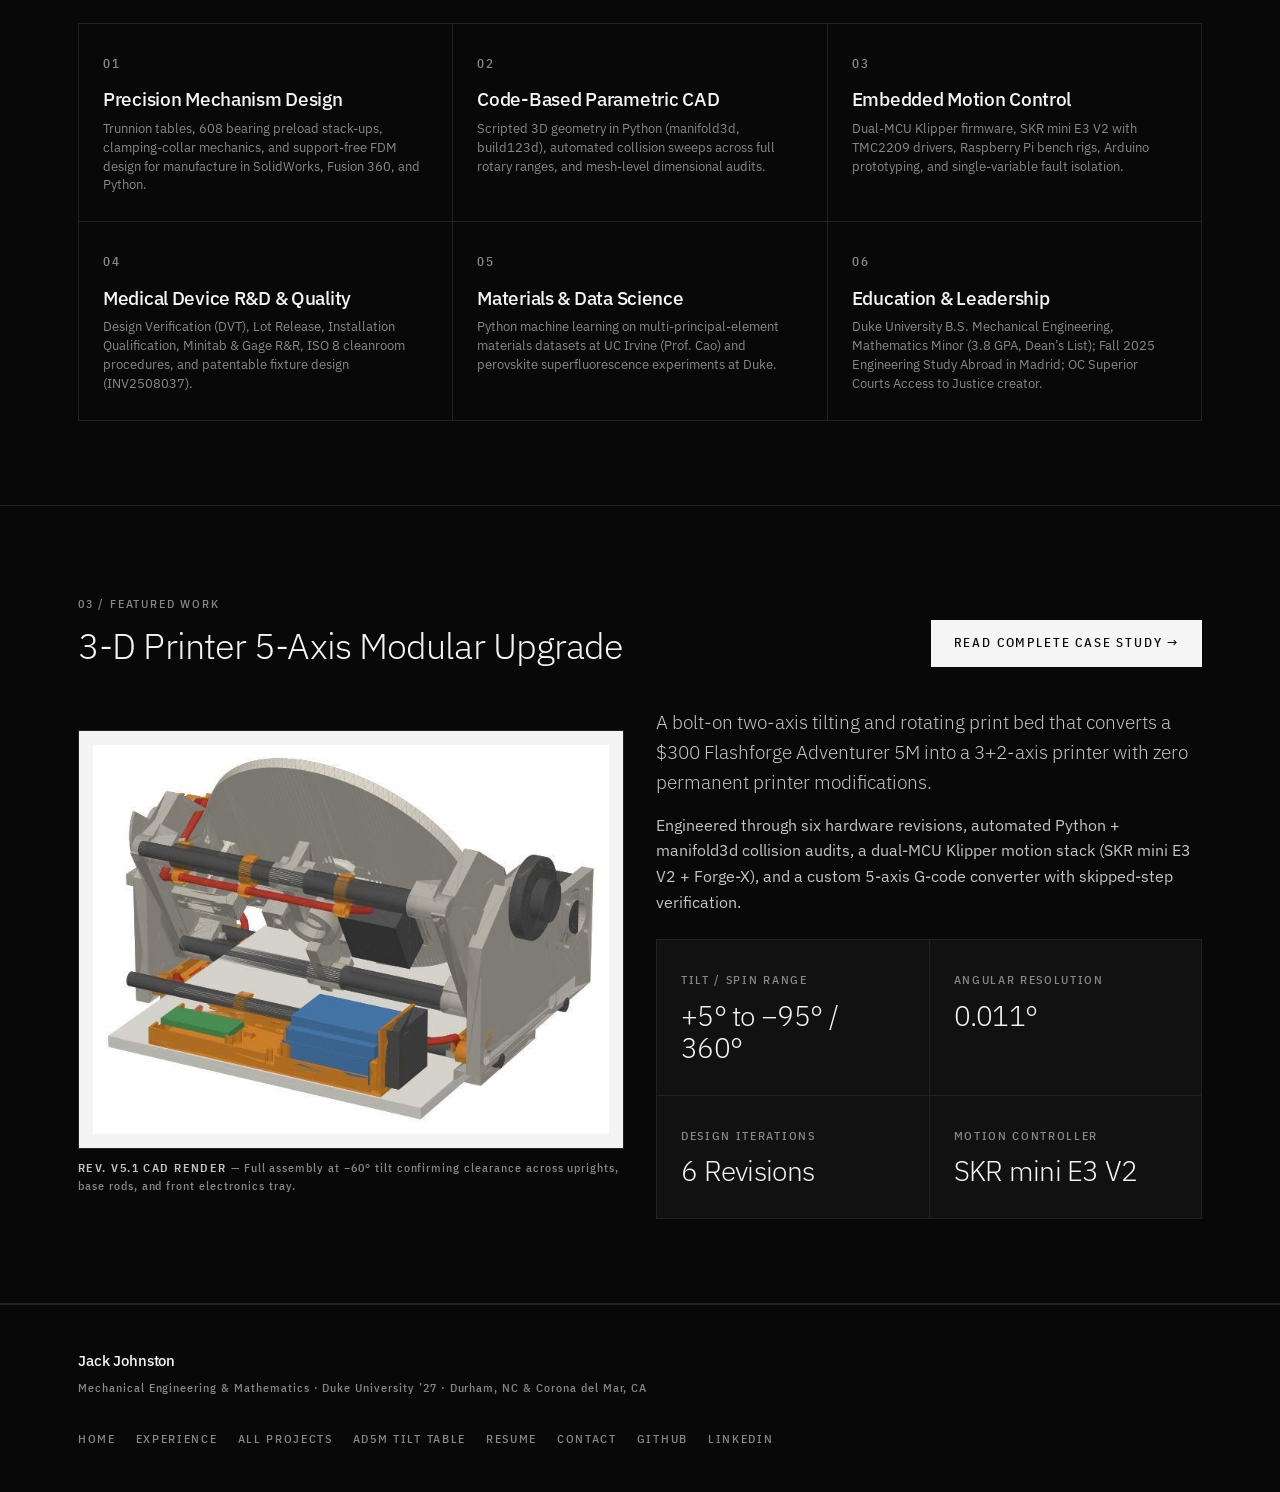
==== commit daae2838: "Update About Me intro: mechanical engineering and mathematics Co-Authored-By: Claude Opus 5.5 <norep" ====
--- a/index.html
+++ b/index.html
@@ -68,8 +68,8 @@
           <span class="eyebrow">Mechanical Engineering &middot; Duke University &rsquo;27</span>
           <h1>Jack Johnston</h1>
           <p class="lead">
-            Mechanical engineering and materials science student building precision hardware,
-            code-driven parametric CAD, and embedded motion control systems &mdash; from
+            Mechanical engineering and mathematics student building precision hardware,
+            CAD, and motion control systems &mdash; from
             multi-axis 3D printing mechanisms to medical device verification fixtures.
           </p>
           <div class="btn-row">
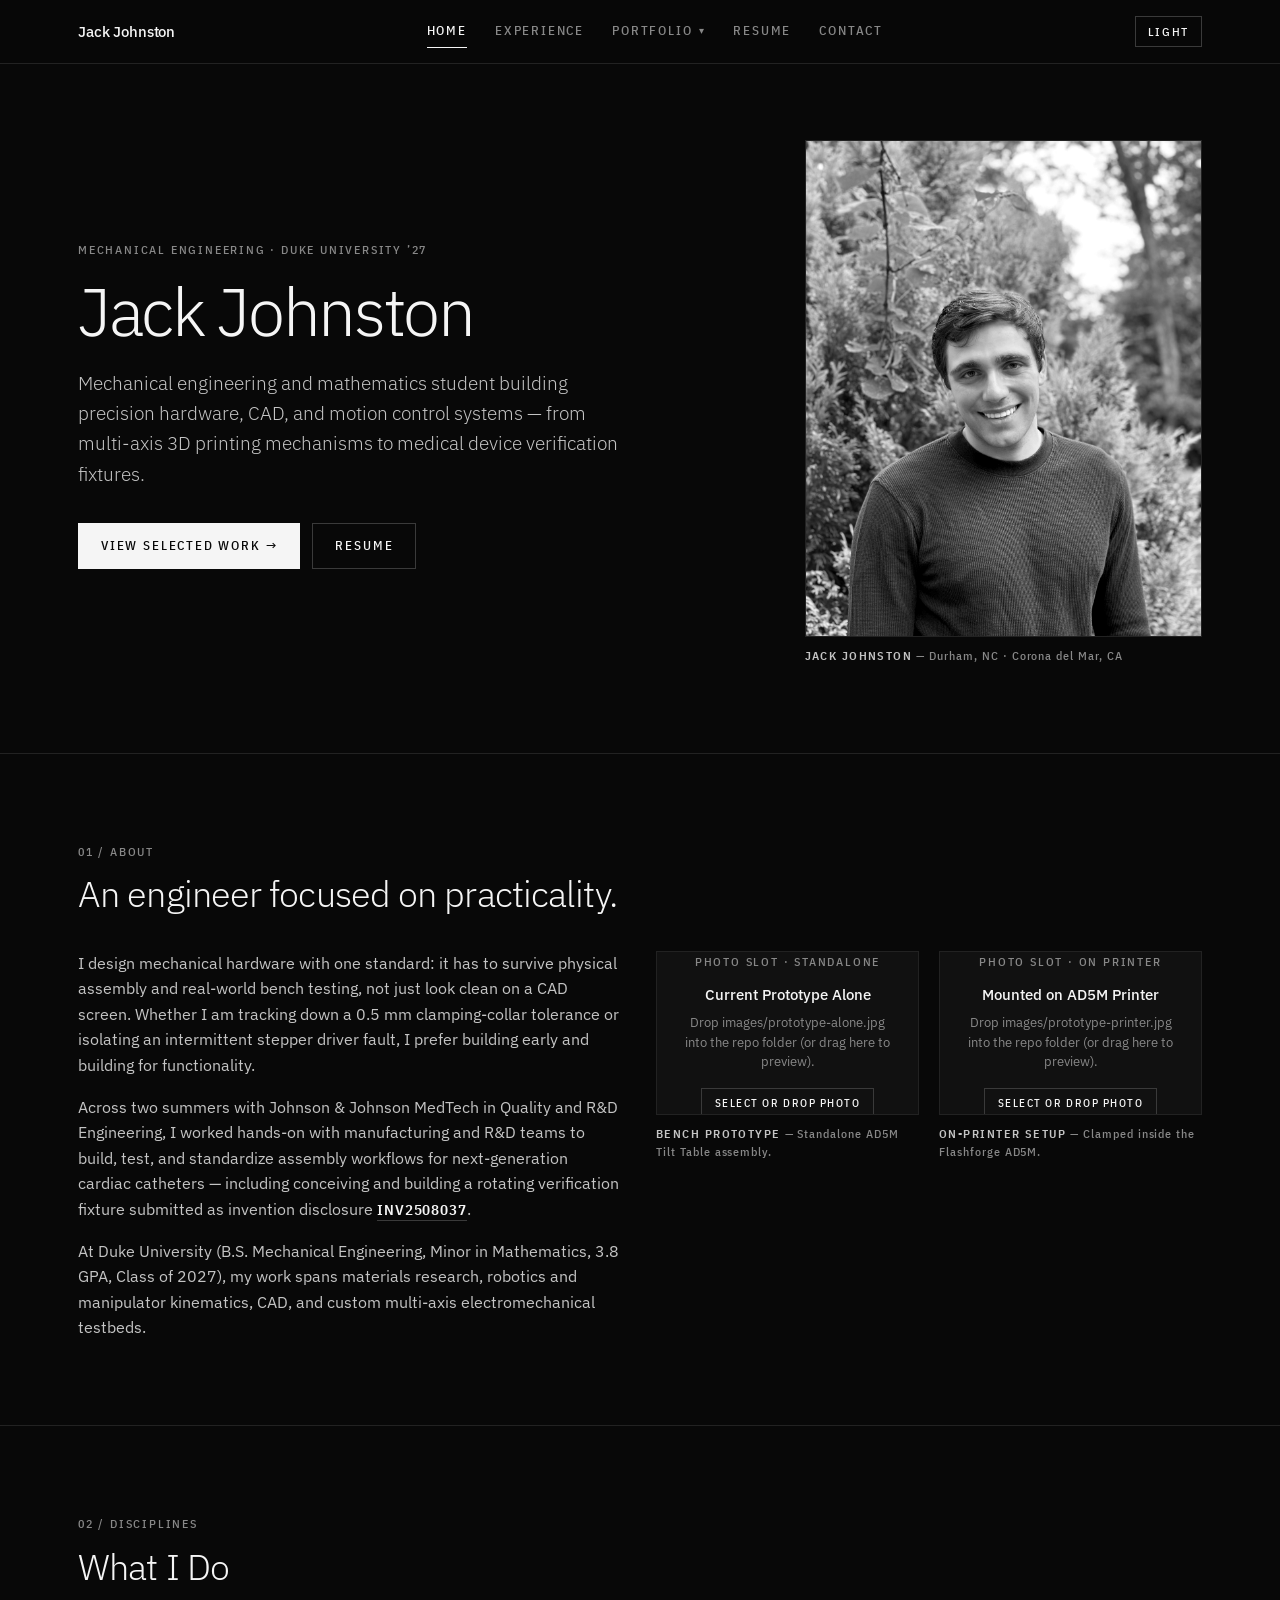
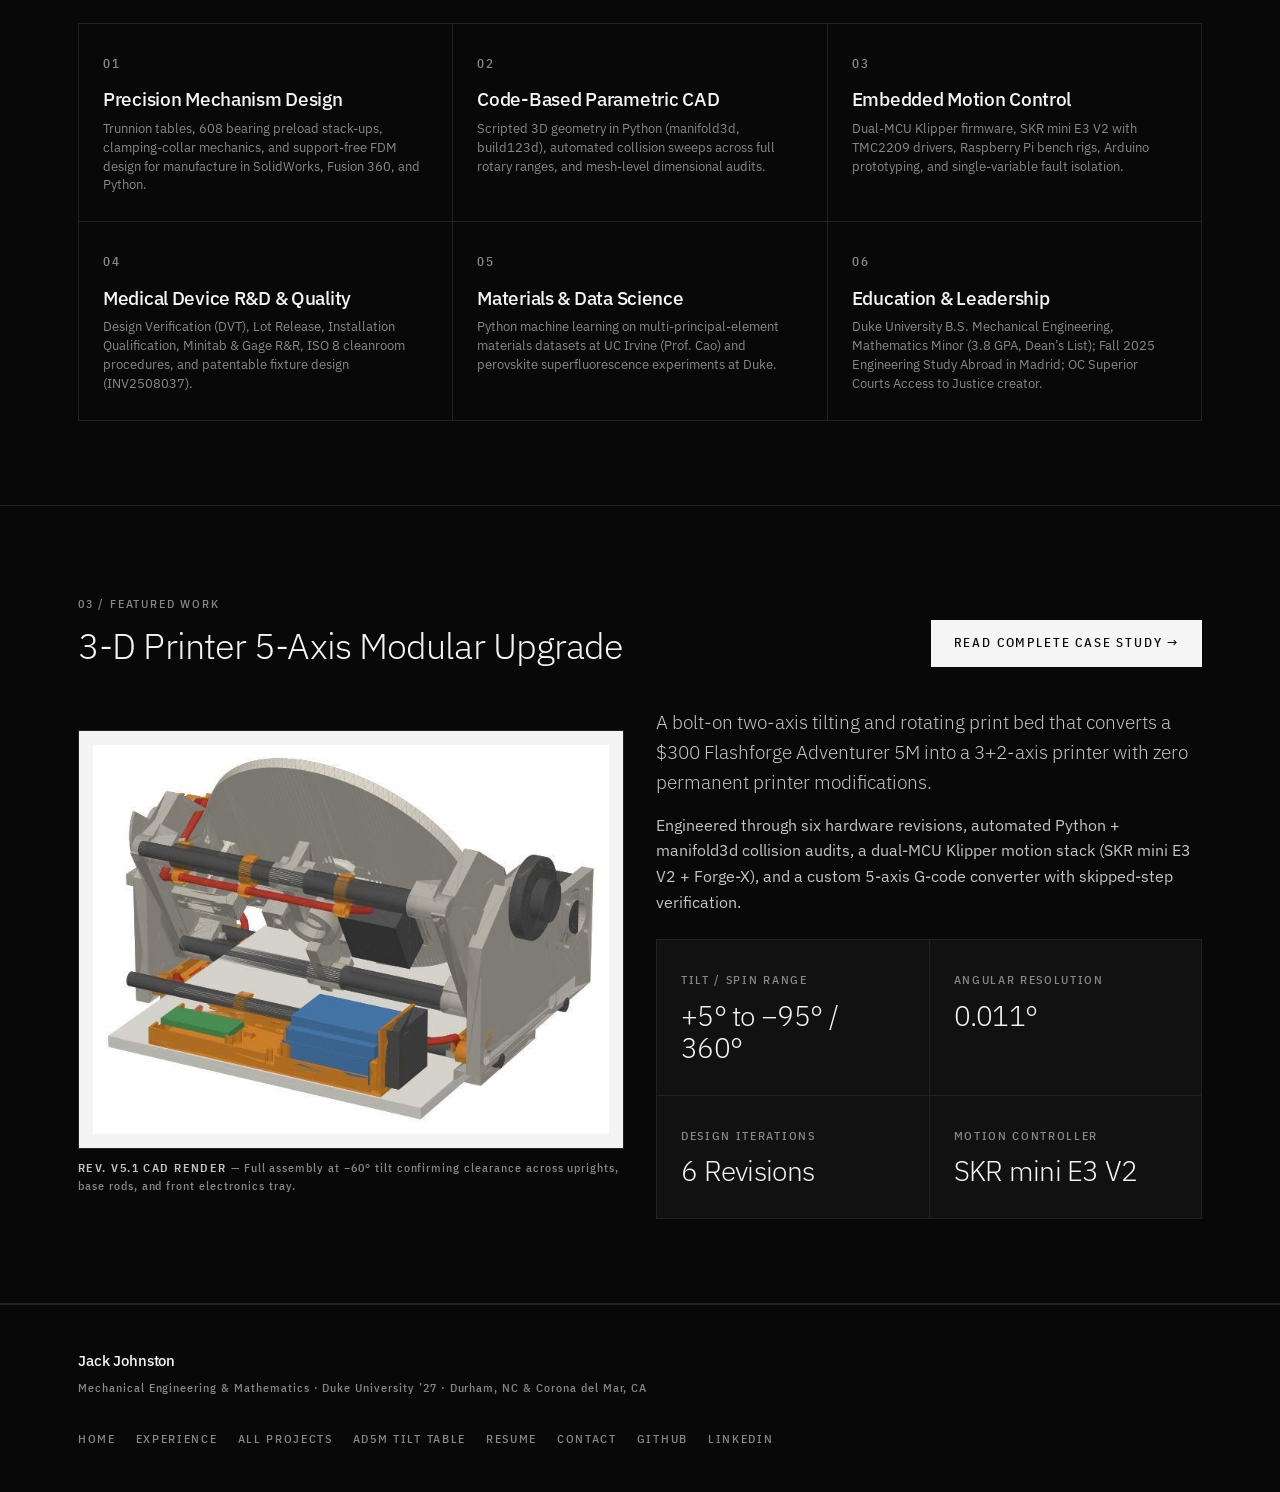
==== commit 594ecf02: "Update About section text Co-Authored-By: Claude Opus 5.5 <noreply@anthropic.com> Claude-Session: ht" ====
--- a/index.html
+++ b/index.html
@@ -105,7 +105,7 @@
       <div class="container">
         <div class="section-header-stack">
           <span class="eyebrow">01 / About</span>
-          <h2>An engineer who builds and measures.</h2>
+          <h2>An engineer focused on practicality.</h2>
         </div>
         <div class="grid-2" style="align-items:start;">
           <div>
@@ -113,7 +113,7 @@
               I design mechanical hardware with one standard: it has to survive physical assembly
               and real-world bench testing, not just look clean on a CAD screen. Whether I am tracking
               down a 0.5 mm clamping-collar tolerance or isolating an intermittent stepper driver fault,
-              I prefer building early, printing fit coupons, and measuring the actual part.
+              I prefer building early and building for functionality.
             </p>
             <p>
               Across two summers with Johnson &amp; Johnson MedTech in Quality and R&amp;D Engineering,
@@ -124,8 +124,8 @@
             </p>
             <p>
               At Duke University (B.S. Mechanical Engineering, Minor in Mathematics, 3.8 GPA, Class of 2027),
-              my work spans materials research, robotics and manipulator kinematics, Python-based
-              parametric CAD pipelines, and custom multi-axis electromechanical testbeds.
+              my work spans materials research, robotics and manipulator kinematics, CAD,
+              and custom multi-axis electromechanical testbeds.
             </p>
           </div>
           <div class="grid-2" style="gap:20px;">
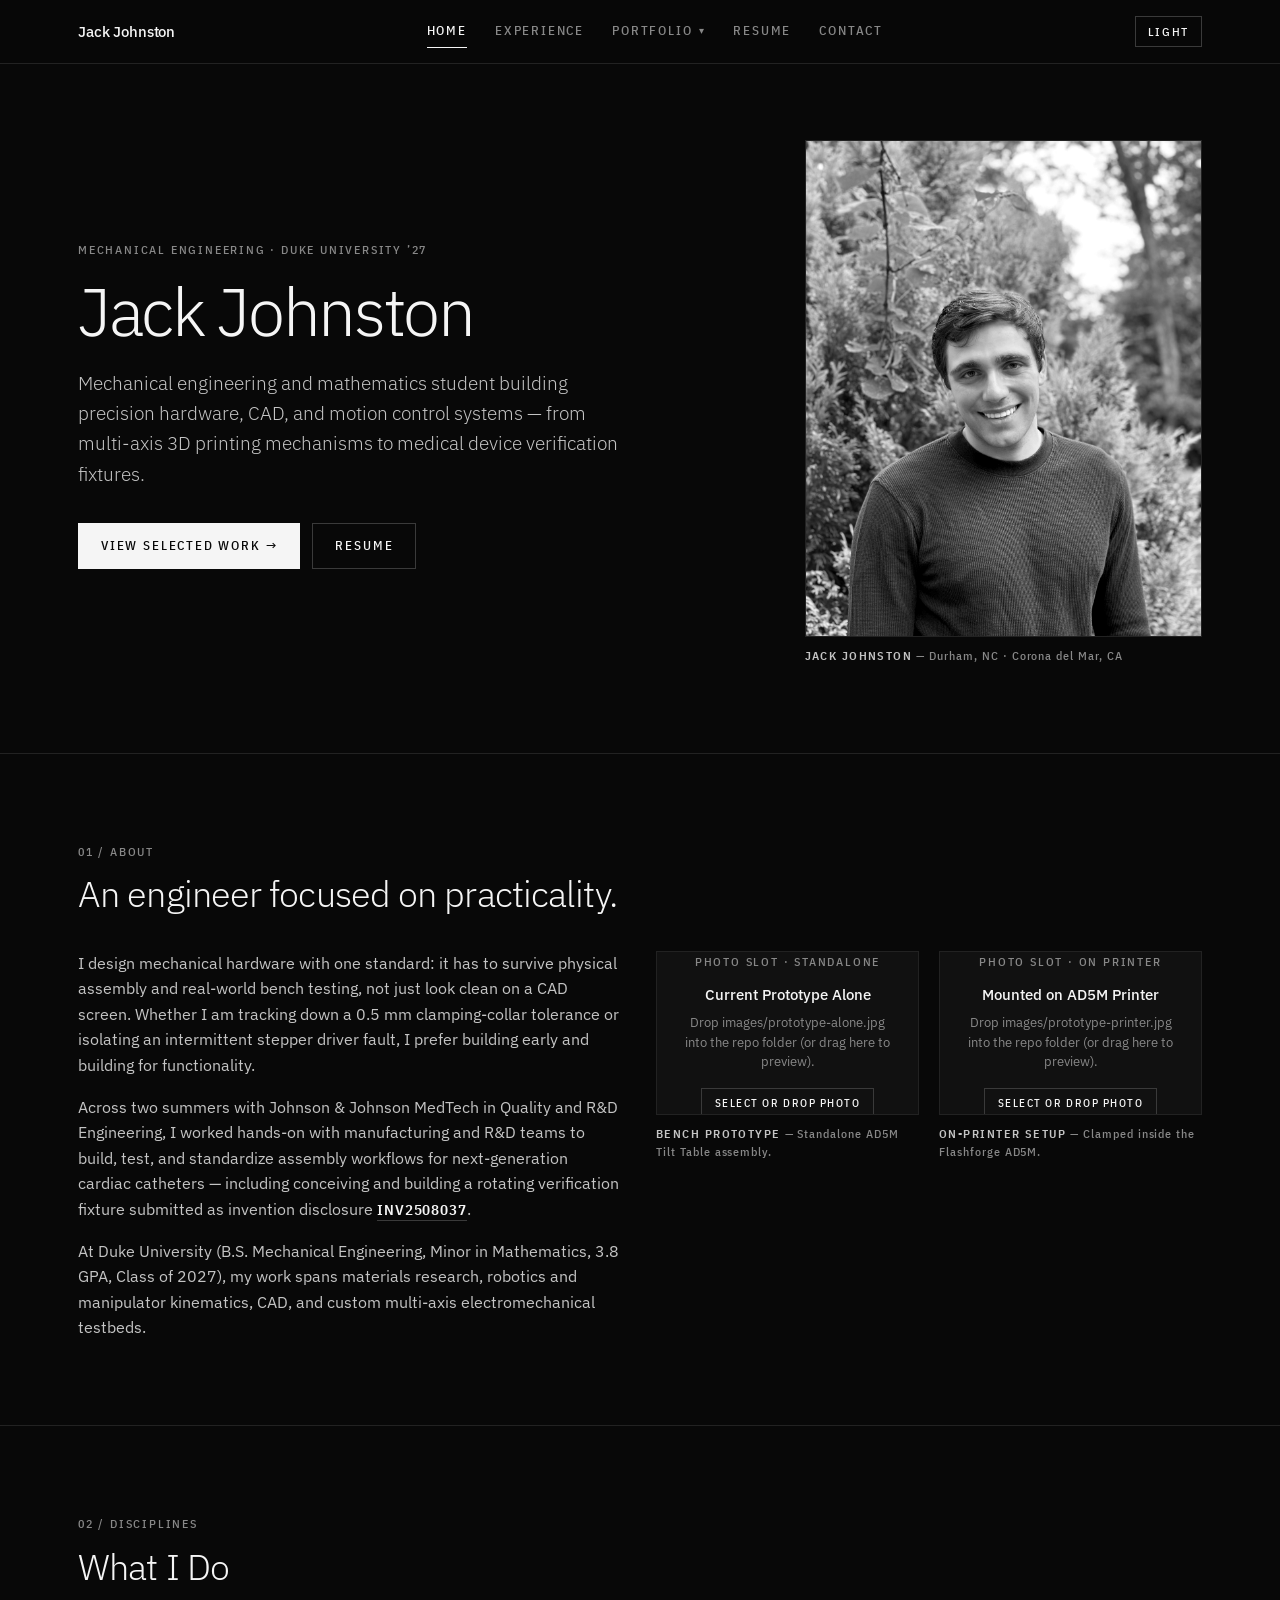
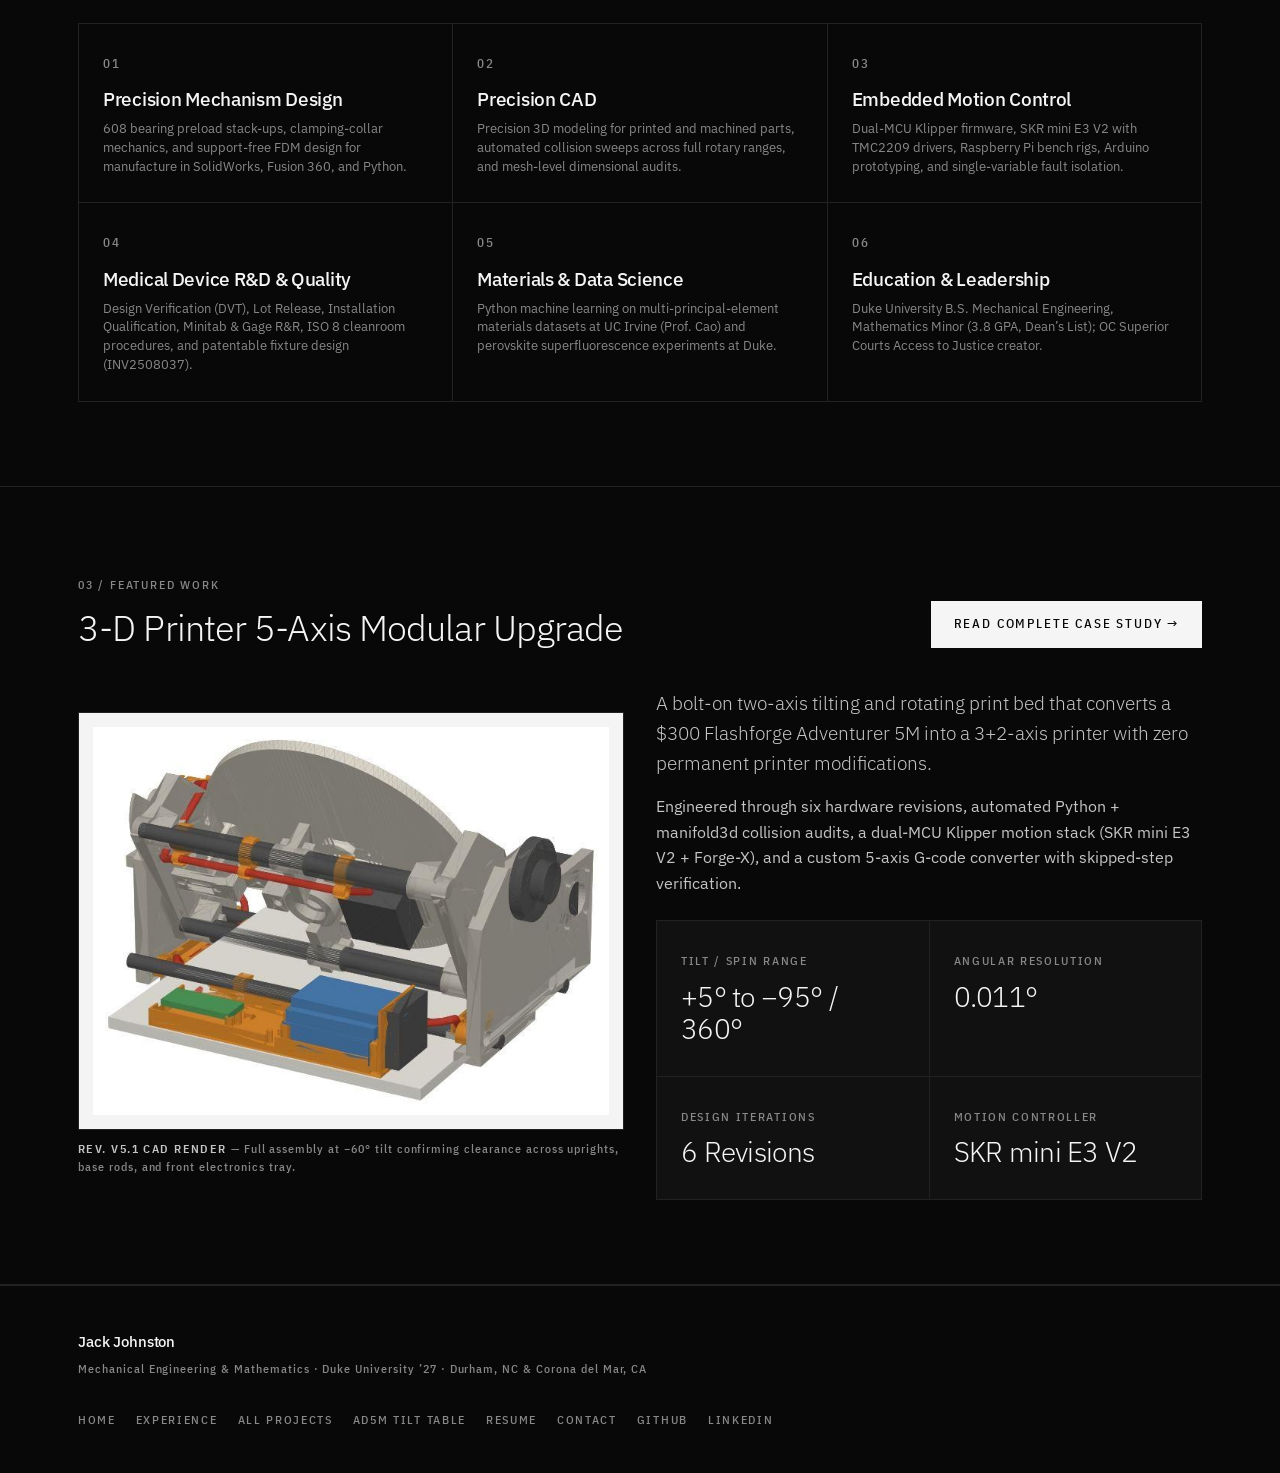
==== commit 548fcc62: "Remove trunnion tables, parametric CAD wording and Madrid semester Co-Authored-By: Claude Opus 5.5 <" ====
--- a/index.html
+++ b/index.html
@@ -182,12 +182,12 @@
           <div class="hairline-cell">
             <span class="index-num">01</span>
             <h3 style="margin:12px 0 8px;">Precision Mechanism Design</h3>
-            <p class="metric-sub">Trunnion tables, 608 bearing preload stack-ups, clamping-collar mechanics, and support-free FDM design for manufacture in SolidWorks, Fusion 360, and Python.</p>
+            <p class="metric-sub">608 bearing preload stack-ups, clamping-collar mechanics, and support-free FDM design for manufacture in SolidWorks, Fusion 360, and Python.</p>
           </div>
           <div class="hairline-cell">
             <span class="index-num">02</span>
-            <h3 style="margin:12px 0 8px;">Code-Based Parametric CAD</h3>
-            <p class="metric-sub">Scripted 3D geometry in Python (manifold3d, build123d), automated collision sweeps across full rotary ranges, and mesh-level dimensional audits.</p>
+            <h3 style="margin:12px 0 8px;">Precision CAD</h3>
+            <p class="metric-sub">Precision 3D modeling for printed and machined parts, automated collision sweeps across full rotary ranges, and mesh-level dimensional audits.</p>
           </div>
           <div class="hairline-cell">
             <span class="index-num">03</span>
@@ -207,7 +207,7 @@
           <div class="hairline-cell">
             <span class="index-num">06</span>
             <h3 style="margin:12px 0 8px;">Education &amp; Leadership</h3>
-            <p class="metric-sub">Duke University B.S. Mechanical Engineering, Mathematics Minor (3.8 GPA, Dean&rsquo;s List); Fall 2025 Engineering Study Abroad in Madrid; OC Superior Courts Access to Justice creator.</p>
+            <p class="metric-sub">Duke University B.S. Mechanical Engineering, Mathematics Minor (3.8 GPA, Dean&rsquo;s List); OC Superior Courts Access to Justice creator.</p>
           </div>
         </div>
       </div>
